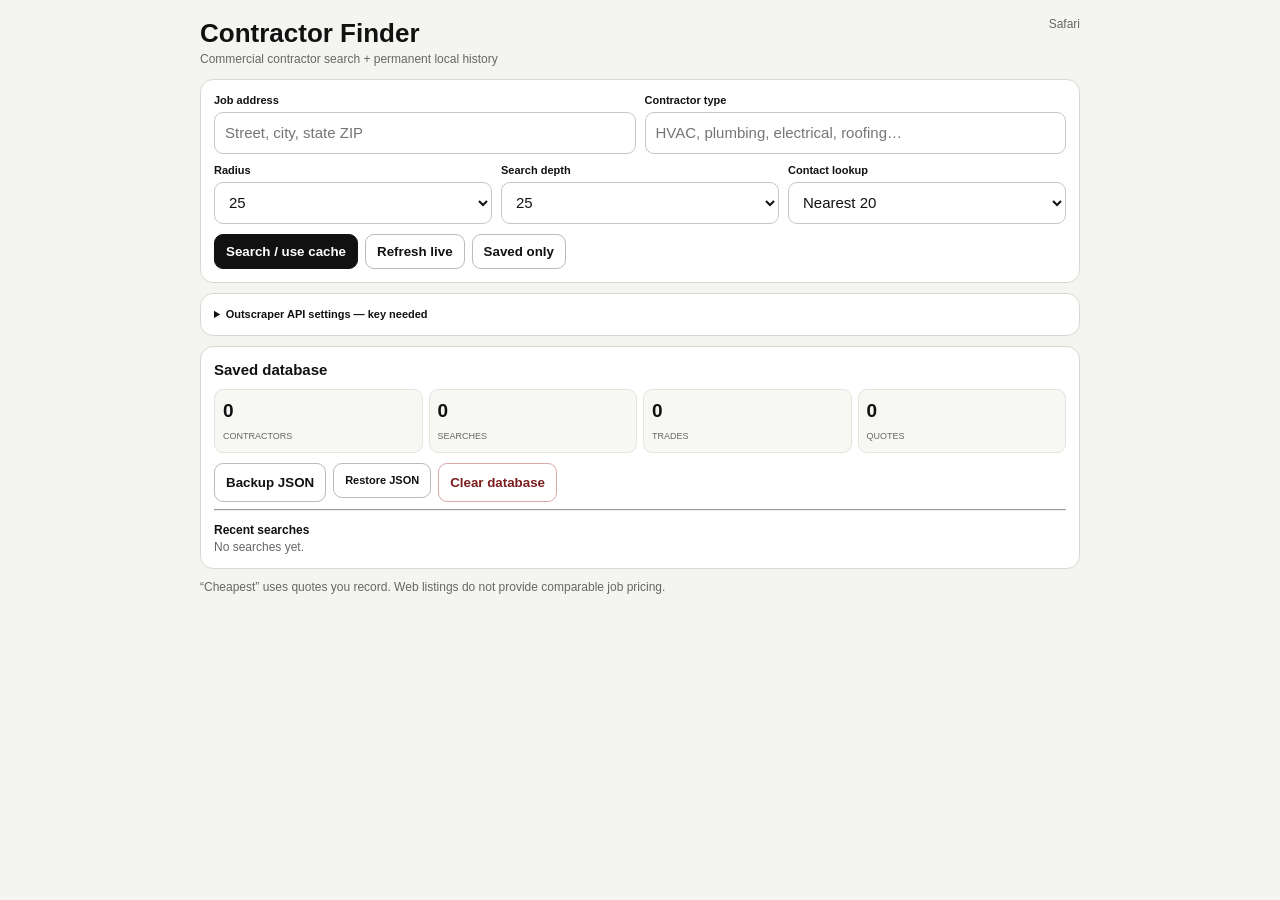
==== contractors/index.html @ bc29d892 "Add Contractor Finder web app" ====
<!doctype html><html><head><meta charset="utf-8"><meta name="viewport" content="width=device-width,initial-scale=1,viewport-fit=cover"><meta name="theme-color" content="#111"><meta name="apple-mobile-web-app-capable" content="yes"><meta name="apple-mobile-web-app-title" content="Contractors"><link rel="manifest" href="./manifest.webmanifest"><title>Contractor Finder</title><style>*{box-sizing:border-box}body{margin:0;background:#f4f4f1;color:#111;font:15px/1.35 -apple-system,BlinkMacSystemFont,"Segoe UI",sans-serif}.w{max-width:900px;margin:auto;padding:16px 10px 60px}.top{display:flex;justify-content:space-between;gap:10px;align-items:flex-start;margin-bottom:12px}h1{margin:0;font-size:26px}.sub,.muted{font-size:12px;color:#666}.card,.row{background:#fff;border:1px solid #d8d8d2;border-radius:13px;padding:13px;margin-bottom:10px}.g2,.g3,.contacts,.edit{display:grid;gap:9px}.g2,.contacts,.edit{grid-template-columns:1fr 1fr}.g3{grid-template-columns:repeat(3,1fr)}label{display:block;font-size:11px;font-weight:700;margin:0 0 4px}input,select,textarea{width:100%;min-height:42px;border:1px solid #c7c7c1;border-radius:9px;padding:9px 10px;background:#fff;color:#111;font:inherit}textarea{min-height:70px}.actions,.tags,.quick,.toolbar{display:flex;gap:7px;flex-wrap:wrap}.actions{margin-top:10px}.btn,.mini{border:1px solid #111;background:#111;color:#fff;border-radius:9px;padding:9px 11px;font-weight:700}.alt,.mini{background:#fff;color:#111;border-color:#bbb}.danger{background:#fff;color:#7c1d1d;border-color:#d7aaaa}.status{margin-top:9px;padding:9px 10px;border-radius:9px;background:#efefeb;font-size:12px;white-space:pre-wrap}.good{background:#eef8f0!important;color:#19552f}.warn{background:#fff5df!important;color:#704900}.bad{background:#fbeeee!important;color:#771b1b}.hidden{display:none}.toolbar{justify-content:space-between;align-items:center;margin:10px 1px 7px}.head{display:flex;gap:8px;align-items:flex-start}.rank{width:27px;height:27px;border:1px solid #bbb;border-radius:50%;display:flex;align-items:center;justify-content:center;font-size:11px;font-weight:800}.main{flex:1}.name{font-weight:800;font-size:16px}.addr,.contact{font-size:11px;color:#666}.dist{font-size:12px;font-weight:800}.tags{margin:8px 0}.tag{font-size:10px;padding:3px 6px;border:1px solid #ddd;border-radius:99px;background:#f7f7f4}.contact b{display:block;font-size:9px;text-transform:uppercase;color:#555}.quick{margin-top:8px}.quick a{text-decoration:none;border:1px solid #bbb;border-radius:8px;padding:7px 9px;font-size:11px;font-weight:700;color:#111}.edit{margin-top:9px}.edit .full{grid-column:1/-1}.stats{display:grid;grid-template-columns:repeat(4,1fr);gap:6px;margin:9px 0}.stat{background:#f7f7f4;border:1px solid #e4e4df;border-radius:9px;padding:8px}.stat b{display:block;font-size:19px}.stat span{font-size:9px;color:#666;text-transform:uppercase}.hist{padding:7px 0;border-bottom:1px solid #eee;font-size:11px}details summary{font-size:11px;font-weight:700}@media(max-width:650px){.g2,.g3,.contacts,.edit{grid-template-columns:1fr}.edit .full{grid-column:auto}.stats{grid-template-columns:1fr 1fr}}</style></head><body><div class="w"><div class="top"><div><h1>Contractor Finder</h1><div class="sub">Commercial contractor search + permanent local history</div></div><div class="muted" id="mode">Safari</div></div><section class="card"><div class="g2"><div><label>Job address</label><input id="address" placeholder="Street, city, state ZIP"></div><div><label>Contractor type</label><input id="type" list="types" placeholder="HVAC, plumbing, electrical, roofing…"><datalist id="types"></datalist></div></div><div class="g3" style="margin-top:9px"><div><label>Radius</label><select id="radius"><option>10</option><option selected>25</option><option>50</option><option>100</option></select></div><div><label>Search depth</label><select id="depth"><option>10</option><option selected>25</option><option>50</option><option>100</option></select></div><div><label>Contact lookup</label><select id="enrich"><option value="0">Off</option><option value="10">Nearest 10</option><option value="20" selected>Nearest 20</option><option value="40">Nearest 40</option></select></div></div><div class="actions"><button class="btn" id="search">Search / use cache</button><button class="btn alt" id="refresh" disabled>Refresh live</button><button class="btn alt" id="saved">Saved only</button></div><div id="status" class="status hidden"></div></section><details class="card" id="settings"><summary>Outscraper API settings — <span id="apiState">key needed</span></summary><div class="g2" style="margin-top:9px"><div><label>API key</label><input id="key" type="password" autocomplete="off" autocapitalize="off" spellcheck="false" placeholder="Paste your Outscraper key"></div><div><label>&nbsp;</label><div class="actions" style="margin-top:0"><button class="btn alt" id="saveKey">Save key</button><button class="btn alt" id="testKey">Test</button><button class="btn alt" id="removeKey">Remove</button></div></div></div><div class="muted" style="margin-top:7px">Stored only in this app on this device. It is not in the public GitHub source or backups.</div></details><section id="resultSection" class="hidden"><div class="toolbar"><div><b>Results</b> <span id="count" class="muted"></span></div><div><select id="sort"><option value="distance">Closest first</option><option value="quote">Cheapest known quote</option><option value="rating">Rating</option></select> <button class="mini" id="csv">CSV</button></div></div><div id="results"></div></section><section class="card"><b>Saved database</b><div class="stats"><div class="stat"><b id="sc">0</b><span>Contractors</span></div><div class="stat"><b id="ss">0</b><span>Searches</span></div><div class="stat"><b id="st">0</b><span>Trades</span></div><div class="stat"><b id="sq">0</b><span>Quotes</span></div></div><div class="actions"><button class="btn alt" id="backup">Backup JSON</button><label class="btn alt">Restore JSON<input id="restore" type="file" accept=".json" hidden></label><button class="btn danger" id="clear">Clear database</button></div><hr><b style="font-size:12px">Recent searches</b><div id="history"></div></section><div class="muted">“Cheapest” uses quotes you record. Web listings do not provide comparable job pricing.</div></div><script>(()=>{'use strict';const API='https://api.outscraper.cloud',DB='contractor-finder-edwin',VER=1,$=x=>document.getElementById(x),N=x=>String(x||'').trim().toLowerCase().replace(/\s+/g,' '),E=x=>String(x??'').replace(/[&<>"']/g,c=>({'&':'&amp;','<':'&lt;','>':'&gt;','"':'&quot;',"'":'&#39;'}[c])),NOW=()=>new Date().toISOString(),S=n=>new Promise(r=>setTimeout(r,n));let db,cur=null,origin=null,res=[],busy=false;function msg(t,k=''){let e=$('status');if(!t){e.className='status hidden';return}e.className='status '+k;e.textContent=t}function setBusy(v){busy=v;$('search').disabled=v;$('saved').disabled=v;$('testKey').disabled=v;$('refresh').disabled=v||!cur}function O(){return new Promise((ok,no)=>{let r=indexedDB.open(DB,VER);r.onupgradeneeded=()=>{let d=r.result;[['contractors','id'],['searches','key'],['settings','key']].forEach(([n,k])=>{if(!d.objectStoreNames.contains(n))d.createObjectStore(n,{keyPath:k})})};r.onsuccess=()=>ok(r.result);r.onerror=()=>no(r.error)})}function st(n,m='readonly'){return db.transaction(n,m).objectStore(n)}function get(n,k){return new Promise((o,e)=>{let r=st(n).get(k);r.onsuccess=()=>o(r.result);r.onerror=()=>e(r.error)})}function put(n,v){return new Promise((o,e)=>{let r=st(n,'readwrite').put(v);r.onsuccess=()=>o(v);r.onerror=()=>e(r.error)})}function all(n){return new Promise((o,e)=>{let r=st(n).getAll();r.onsuccess=()=>o(r.result||[]);r.onerror=()=>e(r.error)})}function clr(n){return new Promise((o,e)=>{let r=st(n,'readwrite').clear();r.onsuccess=o;r.onerror=()=>e(r.error)})}async function gs(k,d=''){let r=await get('settings',k);return r?r.value:d}async function ss(k,v){return put('settings',{key:k,value:v,updatedAt:NOW()})}function mi(a,b){if(!a||!b||![a.lat,a.lon,b.lat,b.lon].every(x=>Number.isFinite(+x)))return null;let R=3958.7613,rad=x=>x*Math.PI/180,x=rad(+b.lat-+a.lat),y=rad(+b.lon-+a.lon),q=Math.sin(x/2)**2+Math.cos(rad(+a.lat))*Math.cos(rad(+b.lat))*Math.sin(y/2)**2;return 2*R*Math.asin(Math.min(1,Math.sqrt(q)))}function flat(d){let x=d?.data??d;if(!Array.isArray(x))return[];while(x.length===1&&Array.isArray(x[0]))x=x[0];return x.flat(Infinity).filter(v=>v&&typeof v==='object'&&!Array.isArray(v))}function rid(r){return r.os_id||r.place_id||r.google_id||r.cid||'n:'+N(r.name)+'|a:'+N(r.full_address||r.address)}function dom(u){if(!u)return'';try{return new URL(/^https?:/i.test(u)?u:'https://'+u).hostname.replace(/^www\./,'')}catch{return''}}function money(v){v=+v;return Number.isFinite(v)?v.toLocaleString(undefined,{style:'currency',currency:'USD',maximumFractionDigits:0}):''}async function api(path,p={}){let key=await gs('apiKey','');if(!key)throw Error('Save your Outscraper API key first.');let u=new URL(API+path);for(let[k,v]of Object.entries(p)){if(v===''||v==null)continue;Array.isArray(v)?v.forEach(x=>u.searchParams.append(k,x)):u.searchParams.set(k,v)}u.searchParams.set('apiKey',key);let r;try{r=await fetch(u,{mode:'cors',credentials:'omit',cache:'no-store',referrerPolicy:'no-referrer'})}catch(e){throw Error('Safari could not reach Outscraper. Reload https://www.edwinvfranco.com/contractors/ and try again.')}let t=await r.text(),d;try{d=JSON.parse(t)}catch{d={}}if(!r.ok)throw Error(d.errorMessage||d.message||'Outscraper HTTP '+r.status);return d}async function resolved(d,label){if(N(d?.status)==='success'||!d?.id)return d;if(N(d?.status)==='failure')throw Error(label+' failed.');for(let i=1;i<=50;i++){msg(label+' running… '+i+'/50');await S(i<4?2000:3000);let x=await api('/requests/'+encodeURIComponent(d.id),{flat:'true'});if(N(x?.status)==='success')return x;if(N(x?.status)==='failure')throw Error(label+' failed.')}throw Error(label+' is still pending. Try again shortly.')}async function geo(a){let x=flat(await api('/geocoding',{query:a}))[0];if(!x||!Number.isFinite(+x.latitude))throw Error('Address could not be located.');return{lat:+x.latitude,lon:+x.longitude,label:[x.city,x.state,x.postal_code].filter(Boolean).join(', ')}}async function merge(r,type){let o=await get('contractors',r.id),types=[...(o?.types||[])];if(type&&!types.some(x=>N(x)===N(type)))types.push(type);let m={...(o||{}),...r,types,firstSeen:o?.firstSeen||NOW(),lastSeen:NOW(),email:r.email||o?.email||'',contactName:r.contactName||o?.contactName||'',contactTitle:r.contactTitle||o?.contactTitle||'',quotes:o?.quotes||[],notes:o?.notes||''};await put('contractors',m);return m}async function live(a,type,radius,depth){origin=await geo(a);let loc=origin.label||a,qs=[`commercial ${type} contractor, ${loc}`,`${type} commercial service, ${loc}`,`${type} contractor, ${loc}`,`affordable ${type} contractor, ${loc}`];let d=await api('/google-maps-search',{query:qs,limit:depth,dropDuplicates:'true',totalLimit:Math.min(500,depth*4),coordinates:`${origin.lat},${origin.lon}`,language:'en',region:'US',async:'true'});d=await resolved(d,'Contractor search');let seen=new Set,out=[];for(let r of flat(d)){let id=rid(r);if(!id||seen.has(id))continue;seen.add(id);let lat=Number.isFinite(+r.latitude)?+r.latitude:null,lon=Number.isFinite(+r.longitude)?+r.longitude:null,di=mi(origin,{lat,lon});if(di!=null&&di>radius)continue;out.push({id,name:r.name||'Unnamed contractor',full_address:r.full_address||r.address||'',lat,lon,distance:di,phone:r.phone||'',site:r.site||r.website||'',email:r.email||'',contactName:'',contactTitle:'',rating:Number.isFinite(+r.rating)?+r.rating:null,reviews:Number.isFinite(+r.reviews)?+r.reviews:null,category:r.category||r.type||'',sourceUrl:r.location_link||r.google_maps_url||''})}out.sort((a,b)=>(a.distance??1e9)-(b.distance??1e9));return out}function contact(o){let q=[o],seen=new Set(),email='',name='',title='';while(q.length){let x=q.pop();if(!x||typeof x!=='object'||seen.has(x))continue;seen.add(x);if(!email){let e=x.email||x.emails;if(Array.isArray(e))e=e.find(v=>typeof v==='string')||e[0]?.value;if(typeof e==='string'&&e.includes('@'))email=e}if(!name&&(x.full_name||x.contact_name)){name=x.full_name||x.contact_name;title=x.title||x.job_title||x.position||''}Object.values(x).forEach(v=>{if(v&&typeof v==='object')q.push(v)})}return{email,name,title}}async function enrich(n,type){let list=res.filter(r=>r.site).slice(0,n),ds=[...new Set(list.map(r=>dom(r.site)).filter(Boolean))];if(!ds.length)return 0;let d=await api('/contacts-and-leads',{query:ds,contactsPerCompany:3,emailsPerContact:1,skipContacts:0,async:'true'});d=await resolved(d,'Contact lookup');let map=new Map;for(let x of flat(d)){let dm=dom(x.domain||x.query||'');if(dm)map.set(dm,x)}let c=0;for(let r of list){let x=map.get(dom(r.site));if(!x)continue;let f=contact(x),u={...r,email:f.email||r.email,contactName:f.name||r.contactName,contactTitle:f.title||r.contactTitle};await merge(u,type);let i=res.findIndex(z=>z.id===u.id);if(i>=0)res[i]={...res[i],...u};c++}return c}async function remember(t){let a=await gs('types',[]);if(!a.some(x=>N(x)===N(t))){a.unshift(t);await ss('types',a.slice(0,100))}await drawTypes()}async function run(force=false){if(busy)return;let a=$('address').value.trim(),t=$('type').value.trim(),radius=+$('radius').value,depth=+$('depth').value,en=+$('enrich').value;if(!a||!t)return msg('Enter address and contractor type.','warn');if(!(await gs('apiKey',''))){$('settings').open=true;return msg('Save your Outscraper API key first.','warn')}setBusy(true);try{await remember(t);let key=N(a)+'||'+N(t)+'||'+radius,cached=await get('searches',key);if(cached&&!force){await load(cached);msg('Loaded cached results. Tap Refresh live to query Outscraper again.','good');return}msg('Searching contractors…');let found=await live(a,t,radius,depth);res=[];for(let r of found)res.push(await merge(r,t));cur={key,address:a,type:t,radius,origin,resultIds:res.map(r=>r.id),updatedAt:NOW(),resultCount:res.length};await put('searches',cur);draw();await stats();msg(`Found and cached ${res.length} contractors within ${radius} miles.`,'good');if(en&&res.length){msg(`Checking nearest ${Math.min(en,res.length)} websites for email/contact names…`);try{let c=await enrich(en,t);draw();msg(`Complete. ${res.length} contractors cached; ${c} records enriched.`,'good')}catch(e){msg('Contractors saved. Contact lookup: '+e.message,'warn')}}}catch(e){msg(e.message||String(e),'bad')}finally{setBusy(false)}}async function load(s){cur=s;origin=s.origin;$('address').value=s.address;$('type').value=s.type;$('radius').value=s.radius;res=[];for(let id of s.resultIds||[]){let r=await get('contractors',id);if(r)res.push({...r,distance:mi(origin,{lat:r.lat,lon:r.lon})})}draw();setBusy(false)}async function saved(){let t=$('type').value.trim(),a=$('address').value.trim(),radius=+$('radius').value;if(!t)return msg('Enter contractor type.','warn');let searches=await all('searches'),o=searches.find(s=>N(s.address)===N(a))?.origin||null,x=await all('contractors');origin=o;cur=null;res=x.filter(r=>(r.types||[]).some(v=>N(v).includes(N(t))||N(t).includes(N(v)))).map(r=>({...r,distance:o?mi(o,{lat:r.lat,lon:r.lon}):null})).filter(r=>!o||r.distance==null||r.distance<=radius);draw();msg(`Showing ${res.length} saved records.`,'good')}function cheap(r){let a=(r.quotes||[]).map(q=>+q.amount).filter(Number.isFinite);return a.length?Math.min(...a):Infinity}function sorted(){let a=[...res],m=$('sort').value;if(m==='quote')a.sort((x,y)=>cheap(x)-cheap(y)||(x.distance??1e9)-(y.distance??1e9));else if(m==='rating')a.sort((x,y)=>(y.rating??-1)-(x.rating??-1));else a.sort((x,y)=>(x.distance??1e9)-(y.distance??1e9));return a}function draw(){let a=sorted();$('resultSection').classList.remove('hidden');$('count').textContent=a.length+' saved';$('results').innerHTML=a.map((r,i)=>{let d=Number.isFinite(r.distance)?r.distance.toFixed(r.distance<10?1:0)+' mi':'?',web=r.site?(/^https?:/.test(r.site)?r.site:'https://'+r.site):'',q=cheap(r),qs=Number.isFinite(q)?money(q):'No quote';return `<article class="row" data-id="${E(r.id)}"><div class="head"><div class="rank">${i+1}</div><div class="main"><div class="name">${E(r.name)}</div><div class="addr">${E(r.full_address||'Address not returned')}</div></div><div class="dist">${d}</div></div><div class="tags"><span class="tag">${E(r.category||'Contractor')}</span><span class="tag">${r.rating??'No rating'}${r.reviews?' / '+r.reviews+' reviews':''}</span><span class="tag">${qs}</span></div><div class="contacts"><div class="contact"><b>Phone</b>${r.phone?`<a href="tel:${E(r.phone.replace(/[^\d+]/g,''))}">${E(r.phone)}</a>`:'Not returned'}</div><div class="contact"><b>Email</b>${r.email?`<a href="mailto:${E(r.email)}">${E(r.email)}</a>`:'Not found yet'}</div><div class="contact"><b>Website</b>${web?`<a href="${E(web)}" target="_blank">${E(dom(web))}</a>`:'Not returned'}</div><div class="contact"><b>Contact / tech</b>${E([r.contactName,r.contactTitle].filter(Boolean).join(' — ')||'Not found yet')}</div></div><div class="quick">${r.phone?`<a href="tel:${E(r.phone.replace(/[^\d+]/g,''))}">Call</a>`:''}${r.email?`<a href="mailto:${E(r.email)}">Email</a>`:''}${web?`<a href="${E(web)}" target="_blank">Website</a>`:''}${r.sourceUrl?`<a href="${E(r.sourceUrl)}" target="_blank">Map</a>`:''}</div><details><summary>Edit / record quote</summary><div class="edit"><div><label>Phone</label><input data-f="phone" value="${E(r.phone||'')}"></div><div><label>Email</label><input data-f="email" value="${E(r.email||'')}"></div><div><label>Contact / tech</label><input data-f="contactName" value="${E(r.contactName||'')}"></div><div><label>Title</label><input data-f="contactTitle" value="${E(r.contactTitle||'')}"></div><div class="full"><label>Notes</label><textarea data-f="notes">${E(r.notes||'')}</textarea></div><div><label>New quote ($)</label><input data-new="amount" inputmode="decimal"></div><div><label>Quote date</label><input data-new="date" type="date" value="${new Date().toISOString().slice(0,10)}"></div><div class="full"><label>Quote scope</label><input data-new="note"></div><div class="full"><button class="mini save" data-id="${E(r.id)}">Save</button></div></div></details></article>`}).join('');document.querySelectorAll('.save').forEach(b=>b.onclick=async()=>{let art=b.closest('.row'),r=await get('contractors',b.dataset.id);art.querySelectorAll('[data-f]').forEach(x=>r[x.dataset.f]=x.value);let v=art.querySelector('[data-new=amount]').value.trim();if(v){let n=+v;if(!Number.isFinite(n))return msg('Invalid quote.','warn');r.quotes=r.quotes||[];r.quotes.push({amount:n,date:art.querySelector('[data-new=date]').value,note:art.querySelector('[data-new=note]').value.trim(),savedAt:NOW()})}await put('contractors',r);let i=res.findIndex(x=>x.id===r.id);if(i>=0)res[i]={...r,distance:res[i].distance};draw();stats();msg('Saved.','good')})}async function drawTypes(){$('types').innerHTML=(await gs('types',[])).map(x=>`<option value="${E(x)}">`).join('')}async function stats(){let c=await all('contractors'),s=await all('searches'),t=await gs('types',[]);$('sc').textContent=c.length;$('ss').textContent=s.length;$('st').textContent=t.length;$('sq').textContent=c.reduce((n,r)=>n+(r.quotes?.length||0),0);$('history').innerHTML=[...s].sort((a,b)=>String(b.updatedAt).localeCompare(String(a.updatedAt))).slice(0,10).map(x=>`<div class="hist"><button class="mini openHist" data-k="${E(x.key)}" style="float:right">Open</button><b>${E(x.type)}</b><br>${E(x.address)} · ${x.resultCount} results</div>`).join('')||'<div class="muted">No searches yet.</div>';document.querySelectorAll('.openHist').forEach(b=>b.onclick=async()=>{let s=await get('searches',b.dataset.k);if(s)load(s)})}function dl(t,n,y){let u=URL.createObjectURL(new Blob([t],{type:y})),a=document.createElement('a');a.href=u;a.download=n;a.click();setTimeout(()=>URL.revokeObjectURL(u),1000)}async function init(){db=await O();$('mode').textContent=navigator.standalone||matchMedia('(display-mode:standalone)').matches?'Installed':'Safari';await drawTypes();await stats();$('apiState').textContent=await gs('apiKey','')?'key saved':'key needed';$('search').onclick=()=>run(false);$('refresh').onclick=()=>run(true);$('saved').onclick=saved;$('sort').onchange=draw;$('saveKey').onclick=async()=>{let k=$('key').value.trim();if(!k)return msg('Paste the API key first.','warn');await ss('apiKey',k);$('key').value='';$('apiState').textContent='key saved';msg('API key saved on this device.','good')};$('testKey').onclick=async()=>{let k=$('key').value.trim();if(k)await ss('apiKey',k);setBusy(true);try{let d=await api('/profile/balance');$('key').value='';$('apiState').textContent='API ready';msg('Outscraper connection works.'+(Number.isFinite(+d.balance)?' Balance: $'+(+d.balance).toFixed(2):''),'good')}catch(e){msg(e.message,'bad')}finally{setBusy(false)}};$('removeKey').onclick=async()=>{await ss('apiKey','');$('apiState').textContent='key needed';msg('API key removed.','good')};$('backup').onclick=async()=>dl(JSON.stringify({format:'contractor-finder-backup',contractors:await all('contractors'),searches:await all('searches'),types:await gs('types',[])},null,2),'contractors-backup.json','application/json');$('restore').onchange=async e=>{try{let p=JSON.parse(await e.target.files[0].text());if(p.format!=='contractor-finder-backup')throw Error('Wrong backup file.');for(let x of p.contractors||[])await put('contractors',x);for(let x of p.searches||[])await put('searches',x);await ss('types',[...new Set([...(await gs('types',[])),...(p.types||[])])]);await drawTypes();await stats();msg('Backup restored.','good')}catch(x){msg(x.message,'bad')}e.target.value=''};$('clear').onclick=async()=>{if(confirm('Clear saved contractors, searches and quotes?')){await clr('contractors');await clr('searches');await ss('types',[]);res=[];cur=null;$('resultSection').classList.add('hidden');await drawTypes();await stats();msg('Database cleared.','good')}};$('csv').onclick=()=>{let h=['company','distance_miles','phone','email','website','contact','title','cheapest_known_quote','address'],rows=sorted().map(r=>[r.name,r.distance??'',r.phone,r.email,r.site,r.contactName,r.contactTitle,Number.isFinite(cheap(r))?cheap(r):'',r.full_address]),csv=[h,...rows].map(a=>a.map(v=>`"${String(v??'').replace(/"/g,'""')}"`).join(',')).join('\r\n');dl(csv,'contractors.csv','text/csv')};if('serviceWorker'in navigator)navigator.serviceWorker.register('./sw.js').catch(()=>{})}init().catch(e=>msg('App startup failed: '+e.message,'bad'))})();</script></body></html>
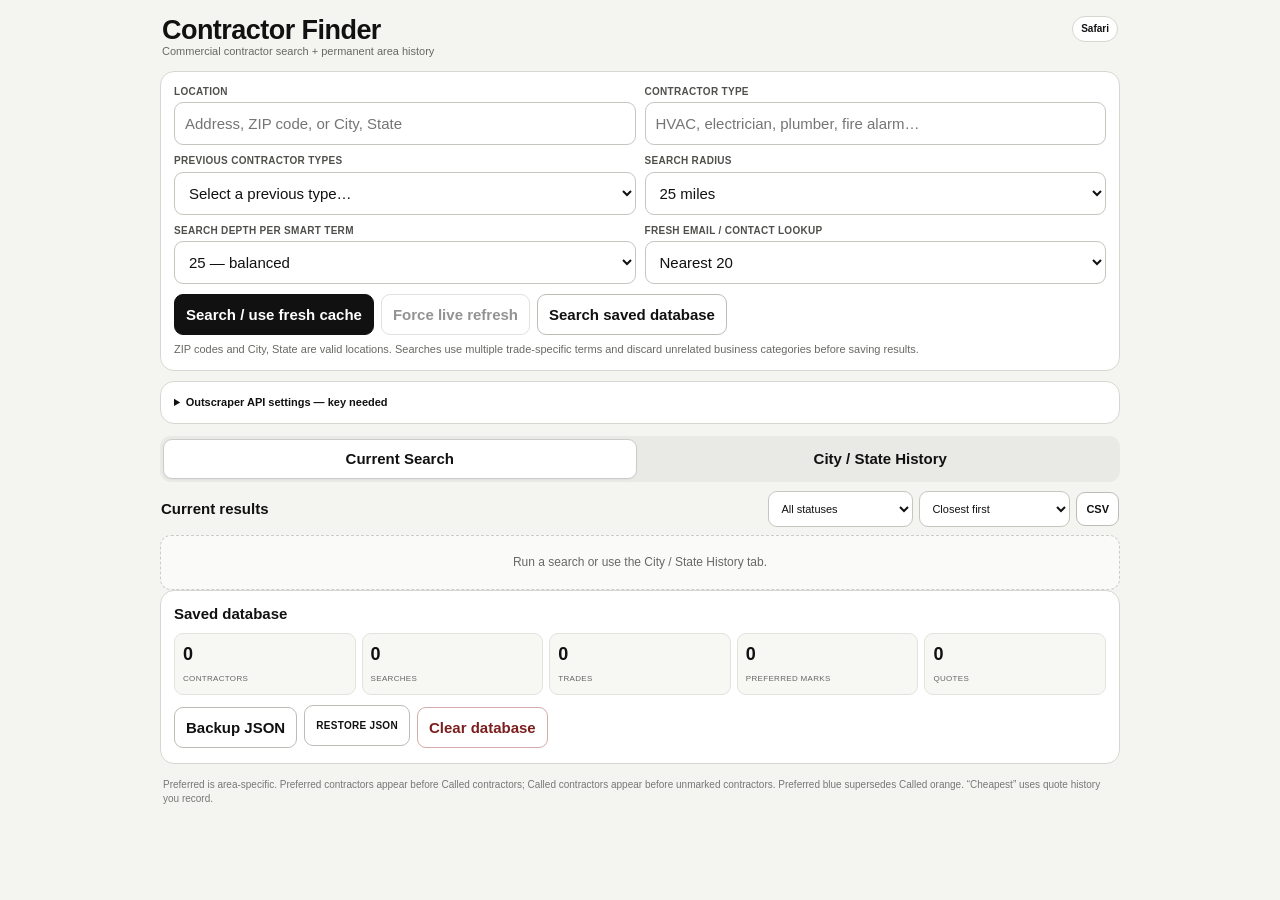
==== commit b3216c21: "Upgrade Contractor Finder with area preferences, history tabs, smart search and freshness" ====
--- a/contractors/index.html
+++ b/contractors/index.html
@@ -1 +1,84 @@
-<!doctype html><html><head><meta charset="utf-8"><meta name="viewport" content="width=device-width,initial-scale=1,viewport-fit=cover"><meta name="theme-color" content="#111"><meta name="apple-mobile-web-app-capable" content="yes"><meta name="apple-mobile-web-app-title" content="Contractors"><link rel="manifest" href="./manifest.webmanifest"><title>Contractor Finder</title><style>*{box-sizing:border-box}body{margin:0;background:#f4f4f1;color:#111;font:15px/1.35 -apple-system,BlinkMacSystemFont,"Segoe UI",sans-serif}.w{max-width:900px;margin:auto;padding:16px 10px 60px}.top{display:flex;justify-content:space-between;gap:10px;align-items:flex-start;margin-bottom:12px}h1{margin:0;font-size:26px}.sub,.muted{font-size:12px;color:#666}.card,.row{background:#fff;border:1px solid #d8d8d2;border-radius:13px;padding:13px;margin-bottom:10px}.g2,.g3,.contacts,.edit{display:grid;gap:9px}.g2,.contacts,.edit{grid-template-columns:1fr 1fr}.g3{grid-template-columns:repeat(3,1fr)}label{display:block;font-size:11px;font-weight:700;margin:0 0 4px}input,select,textarea{width:100%;min-height:42px;border:1px solid #c7c7c1;border-radius:9px;padding:9px 10px;background:#fff;color:#111;font:inherit}textarea{min-height:70px}.actions,.tags,.quick,.toolbar{display:flex;gap:7px;flex-wrap:wrap}.actions{margin-top:10px}.btn,.mini{border:1px solid #111;background:#111;color:#fff;border-radius:9px;padding:9px 11px;font-weight:700}.alt,.mini{background:#fff;color:#111;border-color:#bbb}.danger{background:#fff;color:#7c1d1d;border-color:#d7aaaa}.status{margin-top:9px;padding:9px 10px;border-radius:9px;background:#efefeb;font-size:12px;white-space:pre-wrap}.good{background:#eef8f0!important;color:#19552f}.warn{background:#fff5df!important;color:#704900}.bad{background:#fbeeee!important;color:#771b1b}.hidden{display:none}.toolbar{justify-content:space-between;align-items:center;margin:10px 1px 7px}.head{display:flex;gap:8px;align-items:flex-start}.rank{width:27px;height:27px;border:1px solid #bbb;border-radius:50%;display:flex;align-items:center;justify-content:center;font-size:11px;font-weight:800}.main{flex:1}.name{font-weight:800;font-size:16px}.addr,.contact{font-size:11px;color:#666}.dist{font-size:12px;font-weight:800}.tags{margin:8px 0}.tag{font-size:10px;padding:3px 6px;border:1px solid #ddd;border-radius:99px;background:#f7f7f4}.contact b{display:block;font-size:9px;text-transform:uppercase;color:#555}.quick{margin-top:8px}.quick a{text-decoration:none;border:1px solid #bbb;border-radius:8px;padding:7px 9px;font-size:11px;font-weight:700;color:#111}.edit{margin-top:9px}.edit .full{grid-column:1/-1}.stats{display:grid;grid-template-columns:repeat(4,1fr);gap:6px;margin:9px 0}.stat{background:#f7f7f4;border:1px solid #e4e4df;border-radius:9px;padding:8px}.stat b{display:block;font-size:19px}.stat span{font-size:9px;color:#666;text-transform:uppercase}.hist{padding:7px 0;border-bottom:1px solid #eee;font-size:11px}details summary{font-size:11px;font-weight:700}@media(max-width:650px){.g2,.g3,.contacts,.edit{grid-template-columns:1fr}.edit .full{grid-column:auto}.stats{grid-template-columns:1fr 1fr}}</style></head><body><div class="w"><div class="top"><div><h1>Contractor Finder</h1><div class="sub">Commercial contractor search + permanent local history</div></div><div class="muted" id="mode">Safari</div></div><section class="card"><div class="g2"><div><label>Job address</label><input id="address" placeholder="Street, city, state ZIP"></div><div><label>Contractor type</label><input id="type" list="types" placeholder="HVAC, plumbing, electrical, roofing…"><datalist id="types"></datalist></div></div><div class="g3" style="margin-top:9px"><div><label>Radius</label><select id="radius"><option>10</option><option selected>25</option><option>50</option><option>100</option></select></div><div><label>Search depth</label><select id="depth"><option>10</option><option selected>25</option><option>50</option><option>100</option></select></div><div><label>Contact lookup</label><select id="enrich"><option value="0">Off</option><option value="10">Nearest 10</option><option value="20" selected>Nearest 20</option><option value="40">Nearest 40</option></select></div></div><div class="actions"><button class="btn" id="search">Search / use cache</button><button class="btn alt" id="refresh" disabled>Refresh live</button><button class="btn alt" id="saved">Saved only</button></div><div id="status" class="status hidden"></div></section><details class="card" id="settings"><summary>Outscraper API settings — <span id="apiState">key needed</span></summary><div class="g2" style="margin-top:9px"><div><label>API key</label><input id="key" type="password" autocomplete="off" autocapitalize="off" spellcheck="false" placeholder="Paste your Outscraper key"></div><div><label>&nbsp;</label><div class="actions" style="margin-top:0"><button class="btn alt" id="saveKey">Save key</button><button class="btn alt" id="testKey">Test</button><button class="btn alt" id="removeKey">Remove</button></div></div></div><div class="muted" style="margin-top:7px">Stored only in this app on this device. It is not in the public GitHub source or backups.</div></details><section id="resultSection" class="hidden"><div class="toolbar"><div><b>Results</b> <span id="count" class="muted"></span></div><div><select id="sort"><option value="distance">Closest first</option><option value="quote">Cheapest known quote</option><option value="rating">Rating</option></select> <button class="mini" id="csv">CSV</button></div></div><div id="results"></div></section><section class="card"><b>Saved database</b><div class="stats"><div class="stat"><b id="sc">0</b><span>Contractors</span></div><div class="stat"><b id="ss">0</b><span>Searches</span></div><div class="stat"><b id="st">0</b><span>Trades</span></div><div class="stat"><b id="sq">0</b><span>Quotes</span></div></div><div class="actions"><button class="btn alt" id="backup">Backup JSON</button><label class="btn alt">Restore JSON<input id="restore" type="file" accept=".json" hidden></label><button class="btn danger" id="clear">Clear database</button></div><hr><b style="font-size:12px">Recent searches</b><div id="history"></div></section><div class="muted">“Cheapest” uses quotes you record. Web listings do not provide comparable job pricing.</div></div><script>(()=>{'use strict';const API='https://api.outscraper.cloud',DB='contractor-finder-edwin',VER=1,$=x=>document.getElementById(x),N=x=>String(x||'').trim().toLowerCase().replace(/\s+/g,' '),E=x=>String(x??'').replace(/[&<>"']/g,c=>({'&':'&amp;','<':'&lt;','>':'&gt;','"':'&quot;',"'":'&#39;'}[c])),NOW=()=>new Date().toISOString(),S=n=>new Promise(r=>setTimeout(r,n));let db,cur=null,origin=null,res=[],busy=false;function msg(t,k=''){let e=$('status');if(!t){e.className='status hidden';return}e.className='status '+k;e.textContent=t}function setBusy(v){busy=v;$('search').disabled=v;$('saved').disabled=v;$('testKey').disabled=v;$('refresh').disabled=v||!cur}function O(){return new Promise((ok,no)=>{let r=indexedDB.open(DB,VER);r.onupgradeneeded=()=>{let d=r.result;[['contractors','id'],['searches','key'],['settings','key']].forEach(([n,k])=>{if(!d.objectStoreNames.contains(n))d.createObjectStore(n,{keyPath:k})})};r.onsuccess=()=>ok(r.result);r.onerror=()=>no(r.error)})}function st(n,m='readonly'){return db.transaction(n,m).objectStore(n)}function get(n,k){return new Promise((o,e)=>{let r=st(n).get(k);r.onsuccess=()=>o(r.result);r.onerror=()=>e(r.error)})}function put(n,v){return new Promise((o,e)=>{let r=st(n,'readwrite').put(v);r.onsuccess=()=>o(v);r.onerror=()=>e(r.error)})}function all(n){return new Promise((o,e)=>{let r=st(n).getAll();r.onsuccess=()=>o(r.result||[]);r.onerror=()=>e(r.error)})}function clr(n){return new Promise((o,e)=>{let r=st(n,'readwrite').clear();r.onsuccess=o;r.onerror=()=>e(r.error)})}async function gs(k,d=''){let r=await get('settings',k);return r?r.value:d}async function ss(k,v){return put('settings',{key:k,value:v,updatedAt:NOW()})}function mi(a,b){if(!a||!b||![a.lat,a.lon,b.lat,b.lon].every(x=>Number.isFinite(+x)))return null;let R=3958.7613,rad=x=>x*Math.PI/180,x=rad(+b.lat-+a.lat),y=rad(+b.lon-+a.lon),q=Math.sin(x/2)**2+Math.cos(rad(+a.lat))*Math.cos(rad(+b.lat))*Math.sin(y/2)**2;return 2*R*Math.asin(Math.min(1,Math.sqrt(q)))}function flat(d){let x=d?.data??d;if(!Array.isArray(x))return[];while(x.length===1&&Array.isArray(x[0]))x=x[0];return x.flat(Infinity).filter(v=>v&&typeof v==='object'&&!Array.isArray(v))}function rid(r){return r.os_id||r.place_id||r.google_id||r.cid||'n:'+N(r.name)+'|a:'+N(r.full_address||r.address)}function dom(u){if(!u)return'';try{return new URL(/^https?:/i.test(u)?u:'https://'+u).hostname.replace(/^www\./,'')}catch{return''}}function money(v){v=+v;return Number.isFinite(v)?v.toLocaleString(undefined,{style:'currency',currency:'USD',maximumFractionDigits:0}):''}async function api(path,p={}){let key=await gs('apiKey','');if(!key)throw Error('Save your Outscraper API key first.');let u=new URL(API+path);for(let[k,v]of Object.entries(p)){if(v===''||v==null)continue;Array.isArray(v)?v.forEach(x=>u.searchParams.append(k,x)):u.searchParams.set(k,v)}u.searchParams.set('apiKey',key);let r;try{r=await fetch(u,{mode:'cors',credentials:'omit',cache:'no-store',referrerPolicy:'no-referrer'})}catch(e){throw Error('Safari could not reach Outscraper. Reload https://www.edwinvfranco.com/contractors/ and try again.')}let t=await r.text(),d;try{d=JSON.parse(t)}catch{d={}}if(!r.ok)throw Error(d.errorMessage||d.message||'Outscraper HTTP '+r.status);return d}async function resolved(d,label){if(N(d?.status)==='success'||!d?.id)return d;if(N(d?.status)==='failure')throw Error(label+' failed.');for(let i=1;i<=50;i++){msg(label+' running… '+i+'/50');await S(i<4?2000:3000);let x=await api('/requests/'+encodeURIComponent(d.id),{flat:'true'});if(N(x?.status)==='success')return x;if(N(x?.status)==='failure')throw Error(label+' failed.')}throw Error(label+' is still pending. Try again shortly.')}async function geo(a){let x=flat(await api('/geocoding',{query:a}))[0];if(!x||!Number.isFinite(+x.latitude))throw Error('Address could not be located.');return{lat:+x.latitude,lon:+x.longitude,label:[x.city,x.state,x.postal_code].filter(Boolean).join(', ')}}async function merge(r,type){let o=await get('contractors',r.id),types=[...(o?.types||[])];if(type&&!types.some(x=>N(x)===N(type)))types.push(type);let m={...(o||{}),...r,types,firstSeen:o?.firstSeen||NOW(),lastSeen:NOW(),email:r.email||o?.email||'',contactName:r.contactName||o?.contactName||'',contactTitle:r.contactTitle||o?.contactTitle||'',quotes:o?.quotes||[],notes:o?.notes||''};await put('contractors',m);return m}async function live(a,type,radius,depth){origin=await geo(a);let loc=origin.label||a,qs=[`commercial ${type} contractor, ${loc}`,`${type} commercial service, ${loc}`,`${type} contractor, ${loc}`,`affordable ${type} contractor, ${loc}`];let d=await api('/google-maps-search',{query:qs,limit:depth,dropDuplicates:'true',totalLimit:Math.min(500,depth*4),coordinates:`${origin.lat},${origin.lon}`,language:'en',region:'US',async:'true'});d=await resolved(d,'Contractor search');let seen=new Set,out=[];for(let r of flat(d)){let id=rid(r);if(!id||seen.has(id))continue;seen.add(id);let lat=Number.isFinite(+r.latitude)?+r.latitude:null,lon=Number.isFinite(+r.longitude)?+r.longitude:null,di=mi(origin,{lat,lon});if(di!=null&&di>radius)continue;out.push({id,name:r.name||'Unnamed contractor',full_address:r.full_address||r.address||'',lat,lon,distance:di,phone:r.phone||'',site:r.site||r.website||'',email:r.email||'',contactName:'',contactTitle:'',rating:Number.isFinite(+r.rating)?+r.rating:null,reviews:Number.isFinite(+r.reviews)?+r.reviews:null,category:r.category||r.type||'',sourceUrl:r.location_link||r.google_maps_url||''})}out.sort((a,b)=>(a.distance??1e9)-(b.distance??1e9));return out}function contact(o){let q=[o],seen=new Set(),email='',name='',title='';while(q.length){let x=q.pop();if(!x||typeof x!=='object'||seen.has(x))continue;seen.add(x);if(!email){let e=x.email||x.emails;if(Array.isArray(e))e=e.find(v=>typeof v==='string')||e[0]?.value;if(typeof e==='string'&&e.includes('@'))email=e}if(!name&&(x.full_name||x.contact_name)){name=x.full_name||x.contact_name;title=x.title||x.job_title||x.position||''}Object.values(x).forEach(v=>{if(v&&typeof v==='object')q.push(v)})}return{email,name,title}}async function enrich(n,type){let list=res.filter(r=>r.site).slice(0,n),ds=[...new Set(list.map(r=>dom(r.site)).filter(Boolean))];if(!ds.length)return 0;let d=await api('/contacts-and-leads',{query:ds,contactsPerCompany:3,emailsPerContact:1,skipContacts:0,async:'true'});d=await resolved(d,'Contact lookup');let map=new Map;for(let x of flat(d)){let dm=dom(x.domain||x.query||'');if(dm)map.set(dm,x)}let c=0;for(let r of list){let x=map.get(dom(r.site));if(!x)continue;let f=contact(x),u={...r,email:f.email||r.email,contactName:f.name||r.contactName,contactTitle:f.title||r.contactTitle};await merge(u,type);let i=res.findIndex(z=>z.id===u.id);if(i>=0)res[i]={...res[i],...u};c++}return c}async function remember(t){let a=await gs('types',[]);if(!a.some(x=>N(x)===N(t))){a.unshift(t);await ss('types',a.slice(0,100))}await drawTypes()}async function run(force=false){if(busy)return;let a=$('address').value.trim(),t=$('type').value.trim(),radius=+$('radius').value,depth=+$('depth').value,en=+$('enrich').value;if(!a||!t)return msg('Enter address and contractor type.','warn');if(!(await gs('apiKey',''))){$('settings').open=true;return msg('Save your Outscraper API key first.','warn')}setBusy(true);try{await remember(t);let key=N(a)+'||'+N(t)+'||'+radius,cached=await get('searches',key);if(cached&&!force){await load(cached);msg('Loaded cached results. Tap Refresh live to query Outscraper again.','good');return}msg('Searching contractors…');let found=await live(a,t,radius,depth);res=[];for(let r of found)res.push(await merge(r,t));cur={key,address:a,type:t,radius,origin,resultIds:res.map(r=>r.id),updatedAt:NOW(),resultCount:res.length};await put('searches',cur);draw();await stats();msg(`Found and cached ${res.length} contractors within ${radius} miles.`,'good');if(en&&res.length){msg(`Checking nearest ${Math.min(en,res.length)} websites for email/contact names…`);try{let c=await enrich(en,t);draw();msg(`Complete. ${res.length} contractors cached; ${c} records enriched.`,'good')}catch(e){msg('Contractors saved. Contact lookup: '+e.message,'warn')}}}catch(e){msg(e.message||String(e),'bad')}finally{setBusy(false)}}async function load(s){cur=s;origin=s.origin;$('address').value=s.address;$('type').value=s.type;$('radius').value=s.radius;res=[];for(let id of s.resultIds||[]){let r=await get('contractors',id);if(r)res.push({...r,distance:mi(origin,{lat:r.lat,lon:r.lon})})}draw();setBusy(false)}async function saved(){let t=$('type').value.trim(),a=$('address').value.trim(),radius=+$('radius').value;if(!t)return msg('Enter contractor type.','warn');let searches=await all('searches'),o=searches.find(s=>N(s.address)===N(a))?.origin||null,x=await all('contractors');origin=o;cur=null;res=x.filter(r=>(r.types||[]).some(v=>N(v).includes(N(t))||N(t).includes(N(v)))).map(r=>({...r,distance:o?mi(o,{lat:r.lat,lon:r.lon}):null})).filter(r=>!o||r.distance==null||r.distance<=radius);draw();msg(`Showing ${res.length} saved records.`,'good')}function cheap(r){let a=(r.quotes||[]).map(q=>+q.amount).filter(Number.isFinite);return a.length?Math.min(...a):Infinity}function sorted(){let a=[...res],m=$('sort').value;if(m==='quote')a.sort((x,y)=>cheap(x)-cheap(y)||(x.distance??1e9)-(y.distance??1e9));else if(m==='rating')a.sort((x,y)=>(y.rating??-1)-(x.rating??-1));else a.sort((x,y)=>(x.distance??1e9)-(y.distance??1e9));return a}function draw(){let a=sorted();$('resultSection').classList.remove('hidden');$('count').textContent=a.length+' saved';$('results').innerHTML=a.map((r,i)=>{let d=Number.isFinite(r.distance)?r.distance.toFixed(r.distance<10?1:0)+' mi':'?',web=r.site?(/^https?:/.test(r.site)?r.site:'https://'+r.site):'',q=cheap(r),qs=Number.isFinite(q)?money(q):'No quote';return `<article class="row" data-id="${E(r.id)}"><div class="head"><div class="rank">${i+1}</div><div class="main"><div class="name">${E(r.name)}</div><div class="addr">${E(r.full_address||'Address not returned')}</div></div><div class="dist">${d}</div></div><div class="tags"><span class="tag">${E(r.category||'Contractor')}</span><span class="tag">${r.rating??'No rating'}${r.reviews?' / '+r.reviews+' reviews':''}</span><span class="tag">${qs}</span></div><div class="contacts"><div class="contact"><b>Phone</b>${r.phone?`<a href="tel:${E(r.phone.replace(/[^\d+]/g,''))}">${E(r.phone)}</a>`:'Not returned'}</div><div class="contact"><b>Email</b>${r.email?`<a href="mailto:${E(r.email)}">${E(r.email)}</a>`:'Not found yet'}</div><div class="contact"><b>Website</b>${web?`<a href="${E(web)}" target="_blank">${E(dom(web))}</a>`:'Not returned'}</div><div class="contact"><b>Contact / tech</b>${E([r.contactName,r.contactTitle].filter(Boolean).join(' — ')||'Not found yet')}</div></div><div class="quick">${r.phone?`<a href="tel:${E(r.phone.replace(/[^\d+]/g,''))}">Call</a>`:''}${r.email?`<a href="mailto:${E(r.email)}">Email</a>`:''}${web?`<a href="${E(web)}" target="_blank">Website</a>`:''}${r.sourceUrl?`<a href="${E(r.sourceUrl)}" target="_blank">Map</a>`:''}</div><details><summary>Edit / record quote</summary><div class="edit"><div><label>Phone</label><input data-f="phone" value="${E(r.phone||'')}"></div><div><label>Email</label><input data-f="email" value="${E(r.email||'')}"></div><div><label>Contact / tech</label><input data-f="contactName" value="${E(r.contactName||'')}"></div><div><label>Title</label><input data-f="contactTitle" value="${E(r.contactTitle||'')}"></div><div class="full"><label>Notes</label><textarea data-f="notes">${E(r.notes||'')}</textarea></div><div><label>New quote ($)</label><input data-new="amount" inputmode="decimal"></div><div><label>Quote date</label><input data-new="date" type="date" value="${new Date().toISOString().slice(0,10)}"></div><div class="full"><label>Quote scope</label><input data-new="note"></div><div class="full"><button class="mini save" data-id="${E(r.id)}">Save</button></div></div></details></article>`}).join('');document.querySelectorAll('.save').forEach(b=>b.onclick=async()=>{let art=b.closest('.row'),r=await get('contractors',b.dataset.id);art.querySelectorAll('[data-f]').forEach(x=>r[x.dataset.f]=x.value);let v=art.querySelector('[data-new=amount]').value.trim();if(v){let n=+v;if(!Number.isFinite(n))return msg('Invalid quote.','warn');r.quotes=r.quotes||[];r.quotes.push({amount:n,date:art.querySelector('[data-new=date]').value,note:art.querySelector('[data-new=note]').value.trim(),savedAt:NOW()})}await put('contractors',r);let i=res.findIndex(x=>x.id===r.id);if(i>=0)res[i]={...r,distance:res[i].distance};draw();stats();msg('Saved.','good')})}async function drawTypes(){$('types').innerHTML=(await gs('types',[])).map(x=>`<option value="${E(x)}">`).join('')}async function stats(){let c=await all('contractors'),s=await all('searches'),t=await gs('types',[]);$('sc').textContent=c.length;$('ss').textContent=s.length;$('st').textContent=t.length;$('sq').textContent=c.reduce((n,r)=>n+(r.quotes?.length||0),0);$('history').innerHTML=[...s].sort((a,b)=>String(b.updatedAt).localeCompare(String(a.updatedAt))).slice(0,10).map(x=>`<div class="hist"><button class="mini openHist" data-k="${E(x.key)}" style="float:right">Open</button><b>${E(x.type)}</b><br>${E(x.address)} · ${x.resultCount} results</div>`).join('')||'<div class="muted">No searches yet.</div>';document.querySelectorAll('.openHist').forEach(b=>b.onclick=async()=>{let s=await get('searches',b.dataset.k);if(s)load(s)})}function dl(t,n,y){let u=URL.createObjectURL(new Blob([t],{type:y})),a=document.createElement('a');a.href=u;a.download=n;a.click();setTimeout(()=>URL.revokeObjectURL(u),1000)}async function init(){db=await O();$('mode').textContent=navigator.standalone||matchMedia('(display-mode:standalone)').matches?'Installed':'Safari';await drawTypes();await stats();$('apiState').textContent=await gs('apiKey','')?'key saved':'key needed';$('search').onclick=()=>run(false);$('refresh').onclick=()=>run(true);$('saved').onclick=saved;$('sort').onchange=draw;$('saveKey').onclick=async()=>{let k=$('key').value.trim();if(!k)return msg('Paste the API key first.','warn');await ss('apiKey',k);$('key').value='';$('apiState').textContent='key saved';msg('API key saved on this device.','good')};$('testKey').onclick=async()=>{let k=$('key').value.trim();if(k)await ss('apiKey',k);setBusy(true);try{let d=await api('/profile/balance');$('key').value='';$('apiState').textContent='API ready';msg('Outscraper connection works.'+(Number.isFinite(+d.balance)?' Balance: $'+(+d.balance).toFixed(2):''),'good')}catch(e){msg(e.message,'bad')}finally{setBusy(false)}};$('removeKey').onclick=async()=>{await ss('apiKey','');$('apiState').textContent='key needed';msg('API key removed.','good')};$('backup').onclick=async()=>dl(JSON.stringify({format:'contractor-finder-backup',contractors:await all('contractors'),searches:await all('searches'),types:await gs('types',[])},null,2),'contractors-backup.json','application/json');$('restore').onchange=async e=>{try{let p=JSON.parse(await e.target.files[0].text());if(p.format!=='contractor-finder-backup')throw Error('Wrong backup file.');for(let x of p.contractors||[])await put('contractors',x);for(let x of p.searches||[])await put('searches',x);await ss('types',[...new Set([...(await gs('types',[])),...(p.types||[])])]);await drawTypes();await stats();msg('Backup restored.','good')}catch(x){msg(x.message,'bad')}e.target.value=''};$('clear').onclick=async()=>{if(confirm('Clear saved contractors, searches and quotes?')){await clr('contractors');await clr('searches');await ss('types',[]);res=[];cur=null;$('resultSection').classList.add('hidden');await drawTypes();await stats();msg('Database cleared.','good')}};$('csv').onclick=()=>{let h=['company','distance_miles','phone','email','website','contact','title','cheapest_known_quote','address'],rows=sorted().map(r=>[r.name,r.distance??'',r.phone,r.email,r.site,r.contactName,r.contactTitle,Number.isFinite(cheap(r))?cheap(r):'',r.full_address]),csv=[h,...rows].map(a=>a.map(v=>`"${String(v??'').replace(/"/g,'""')}"`).join(',')).join('\r\n');dl(csv,'contractors.csv','text/csv')};if('serviceWorker'in navigator)navigator.serviceWorker.register('./sw.js').catch(()=>{})}init().catch(e=>msg('App startup failed: '+e.message,'bad'))})();</script></body></html>+<!doctype html>
+<html lang="en">
+<head>
+<meta charset="utf-8">
+<meta name="viewport" content="width=device-width,initial-scale=1,viewport-fit=cover">
+<meta name="theme-color" content="#111111">
+<meta name="apple-mobile-web-app-capable" content="yes">
+<meta name="apple-mobile-web-app-status-bar-style" content="black-translucent">
+<meta name="apple-mobile-web-app-title" content="Contractors">
+<meta name="format-detection" content="telephone=yes">
+<meta name="legacy-marker-modules" content="marks.css marks.js">
+<link rel="manifest" href="./manifest.webmanifest">
+<title>Contractor Finder</title>
+<style>
+:root{--bg:#f4f4f1;--card:#fff;--ink:#111;--muted:#686864;--line:#d7d7d1;--soft:#efefeb;--blue:#eaf4ff;--blue-line:#afcde8;--orange:#fff1dc;--orange-line:#e4bd7d;--good:#1d5b34;--good-bg:#edf7ef;--warn:#744b00;--warn-bg:#fff6e2;--bad:#7b1e1e;--bad-bg:#fbeeee}*{box-sizing:border-box}html{-webkit-text-size-adjust:100%;background:var(--bg)}body{margin:0;background:var(--bg);color:var(--ink);font:15px/1.35 -apple-system,BlinkMacSystemFont,"Segoe UI",Roboto,Helvetica,Arial,sans-serif;padding-bottom:env(safe-area-inset-bottom)}button,input,select,textarea{font:inherit}button{cursor:pointer}a{color:inherit}.shell{max-width:980px;margin:auto;padding:calc(14px + env(safe-area-inset-top)) 10px 72px}.topbar{display:flex;justify-content:space-between;align-items:flex-start;gap:12px;margin:2px 2px 12px}h1{margin:0;font-size:27px;letter-spacing:-.02em;line-height:1.04}.subtitle,.muted{font-size:11px;color:var(--muted)}.badge{border:1px solid var(--line);background:#fff;border-radius:999px;padding:5px 8px;font-size:10px;font-weight:800;white-space:nowrap}.card{background:#fff;border:1px solid var(--line);border-radius:14px;padding:13px;margin-bottom:10px}.grid2,.grid3,.contact-grid,.edit-grid{display:grid;gap:9px}.grid2,.contact-grid,.edit-grid{grid-template-columns:1fr 1fr}.grid3{grid-template-columns:repeat(3,1fr)}label{display:block;font-size:10px;font-weight:800;margin:0 0 4px;text-transform:uppercase;letter-spacing:.03em;color:#4f4f4b}input,select,textarea{width:100%;min-height:43px;border:1px solid #c6c6c0;border-radius:9px;padding:9px 10px;background:#fff;color:#111;outline:none}textarea{min-height:72px;resize:vertical}input:focus,select:focus,textarea:focus{border-color:#111;box-shadow:0 0 0 2px rgba(0,0,0,.07)}.actions,.quick,.tags,.toolbar,.main-tabs,.area-tabs,.filter-row{display:flex;gap:7px;flex-wrap:wrap;align-items:center}.actions{margin-top:10px}.btn,.mini,.tabbtn,.area-tab,.icon-btn{border:1px solid #111;border-radius:9px;background:#111;color:#fff;font-weight:800}.btn{padding:9px 11px;min-height:41px}.btn.alt,.mini,.tabbtn,.area-tab{background:#fff;color:#111;border-color:#bdbdb7}.btn.danger{background:#fff;color:var(--bad);border-color:#d4aaaa}.btn:disabled{opacity:.45;cursor:default}.mini{padding:7px 9px;font-size:11px;min-height:34px}.status{margin-top:9px;padding:9px 10px;border-radius:9px;background:var(--soft);font-size:12px;white-space:pre-wrap}.status.good{background:var(--good-bg);color:var(--good)}.status.warn{background:var(--warn-bg);color:var(--warn)}.status.bad{background:var(--bad-bg);color:var(--bad)}.hidden{display:none!important}.help{margin-top:7px;font-size:11px;color:var(--muted)}.main-tabs{margin:12px 0 9px;padding:3px;background:#e9e9e5;border-radius:11px}.tabbtn{flex:1;min-width:150px;padding:9px 10px;border-color:transparent;background:transparent}.tabbtn.active{background:#fff;border-color:#ccc;box-shadow:0 1px 2px rgba(0,0,0,.04)}.toolbar{justify-content:space-between;margin:8px 1px}.toolbar-side{display:flex;gap:6px;align-items:center;flex-wrap:wrap}.toolbar select,.filter-row select{width:auto;min-width:145px;min-height:36px;padding:6px 8px;font-size:11px}.result-card{position:relative;background:#fff;border:1px solid var(--line);border-radius:13px;padding:12px;margin:8px 0;transition:background .12s,border-color .12s}.result-card.called{background:var(--orange);border-color:var(--orange-line)}.result-card.preferred{background:var(--blue);border-color:var(--blue-line)}.result-head{display:flex;gap:8px;align-items:flex-start;padding-right:78px}.rank{width:27px;height:27px;flex:0 0 27px;border:1px solid #b8b8b2;border-radius:50%;display:flex;align-items:center;justify-content:center;font-size:11px;font-weight:850;background:rgba(255,255,255,.72)}.result-main{flex:1;min-width:0}.result-name{font-size:16px;font-weight:850;line-height:1.16}.result-address{font-size:11px;color:var(--muted);margin-top:3px}.distance{font-size:11px;font-weight:850;white-space:nowrap}.marker-wrap{position:absolute;right:9px;top:8px;display:flex;gap:5px}.icon-btn{width:32px;height:32px;padding:0;display:grid;place-items:center;background:rgba(255,255,255,.82);color:#555;border-color:#c3c3bd}.icon-btn svg{width:17px;height:17px;fill:none;stroke:currentColor;stroke-width:2;stroke-linecap:round;stroke-linejoin:round}.icon-btn.on-phone{color:#9a5a00;border-color:#c98b36;background:#fff8ee}.icon-btn.on-star{color:#1760a0;border-color:#72a8d6;background:#f4f9ff}.tags{margin:8px 0 0}.tag{font-size:9px;padding:3px 6px;border:1px solid #ddd;border-radius:99px;background:rgba(255,255,255,.7)}.tag.good{background:var(--good-bg);border-color:#b9d4c0;color:var(--good)}.tag.warn{background:var(--warn-bg);border-color:#e2d0a5;color:var(--warn)}.tag.blue{background:#eff7ff;border-color:#bfd7ee;color:#205e92}.tag.orange{background:#fff6e8;border-color:#e7c798;color:#875400}.contact-grid{margin-top:9px}.contact{font-size:11px;min-width:0}.contact b{display:block;font-size:9px;text-transform:uppercase;letter-spacing:.04em;color:#585854;margin-bottom:1px}.contact a,.contact span{word-break:break-word}.quick{margin-top:9px}.quick a,.quick button{text-decoration:none;border:1px solid #b9b9b3;background:rgba(255,255,255,.82);color:#111;border-radius:8px;padding:7px 9px;font-size:10px;font-weight:800;min-height:33px}details summary{font-size:11px;font-weight:800;cursor:pointer}.edit-grid{margin-top:9px}.edit-grid .full{grid-column:1/-1}.edit-grid input,.edit-grid select,.edit-grid textarea{font-size:12px;min-height:38px;padding:7px 8px}.quote-row{font-size:10px;border-top:1px solid rgba(0,0,0,.08);padding:6px 0}.area-tabs{overflow-x:auto;flex-wrap:nowrap;padding:2px 0 8px;scrollbar-width:none}.area-tabs::-webkit-scrollbar{display:none}.area-tab{flex:0 0 auto;padding:8px 10px;font-size:11px;white-space:nowrap}.area-tab.active{background:#111;color:#fff;border-color:#111}.area-header{display:flex;justify-content:space-between;gap:10px;align-items:flex-end;margin:2px 0 8px}.area-title{font-size:18px;font-weight:850}.trade-section{margin:10px 0 16px}.trade-heading{display:flex;justify-content:space-between;align-items:center;border-bottom:1px solid #dcdcd6;padding:0 2px 6px;margin-bottom:7px}.trade-heading b{font-size:14px}.empty{padding:18px;text-align:center;color:var(--muted);font-size:12px;border:1px dashed #ccc;border-radius:11px;background:#fafaf8}.stats{display:grid;grid-template-columns:repeat(5,1fr);gap:6px;margin:9px 0}.stat{background:#f7f7f4;border:1px solid #e3e3de;border-radius:9px;padding:8px}.stat b{display:block;font-size:18px}.stat span{font-size:8px;color:#666;text-transform:uppercase;letter-spacing:.04em}.fresh{font-size:9px;color:#62625d;margin-top:6px}hr{border:0;border-top:1px solid #e4e4df;margin:12px 0}footer{font-size:10px;color:#777;margin:14px 3px}@media(max-width:700px){.grid2,.grid3,.contact-grid,.edit-grid{grid-template-columns:1fr}.edit-grid .full{grid-column:auto}.stats{grid-template-columns:repeat(2,1fr)}.result-head{padding-right:72px}}
+</style>
+</head>
+<body>
+<div class="shell">
+  <div class="topbar"><div><h1>Contractor Finder</h1><div class="subtitle">Commercial contractor search + permanent area history</div></div><div class="badge" id="runtime">Safari</div></div>
+  <section class="card">
+    <div class="grid2"><div><label for="location">Location</label><input id="location" autocomplete="street-address" placeholder="Address, ZIP code, or City, State"></div><div><label for="contractorType">Contractor type</label><input id="contractorType" list="typeList" placeholder="HVAC, electrician, plumber, fire alarm…"><datalist id="typeList"></datalist></div></div>
+    <div class="grid2" style="margin-top:9px"><div><label for="previousType">Previous contractor types</label><select id="previousType"><option value="">Select a previous type…</option></select></div><div><label for="radius">Search radius</label><select id="radius"><option value="10">10 miles</option><option value="25" selected>25 miles</option><option value="50">50 miles</option><option value="100">100 miles</option></select></div></div>
+    <div class="grid2" style="margin-top:9px"><div><label for="depth">Search depth per smart term</label><select id="depth"><option value="10">10 — fastest</option><option value="25" selected>25 — balanced</option><option value="50">50 — deep</option><option value="100">100 — very deep</option></select></div><div><label for="enrich">Fresh email / contact lookup</label><select id="enrich"><option value="0">Off</option><option value="10">Nearest 10</option><option value="20" selected>Nearest 20</option><option value="40">Nearest 40</option></select></div></div>
+    <div class="actions"><button class="btn" id="searchBtn">Search / use fresh cache</button><button class="btn alt" id="refreshBtn" disabled>Force live refresh</button><button class="btn alt" id="savedBtn">Search saved database</button></div>
+    <div class="help">ZIP codes and City, State are valid locations. Searches use multiple trade-specific terms and discard unrelated business categories before saving results.</div><div id="status" class="status hidden"></div>
+  </section>
+  <details class="card" id="settings"><summary>Outscraper API settings — <span id="apiState">checking…</span></summary><div class="grid2" style="margin-top:9px"><div><label for="apiKeyInput">API key</label><input id="apiKeyInput" type="password" autocomplete="off" autocapitalize="off" spellcheck="false" placeholder="Paste key once"></div><div><label>&nbsp;</label><div class="actions" style="margin-top:0"><button class="btn alt" id="saveKeyBtn">Save key</button><button class="btn alt" id="testKeyBtn">Test key</button><button class="btn alt" id="removeKeyBtn">Remove</button></div></div></div><div class="help">The key remains only in this app's IndexedDB on this device and is excluded from backups.</div></details>
+  <div class="main-tabs"><button class="tabbtn active" data-view="current">Current Search</button><button class="tabbtn" data-view="history">City / State History</button></div>
+  <section id="currentView"><div class="toolbar"><div><strong id="currentTitle">Current results</strong> <span class="muted" id="currentCount"></span></div><div class="toolbar-side"><select id="currentStatus"><option value="all">All statuses</option><option value="preferred">Preferred only</option><option value="called">Called only</option><option value="unmarked">Unmarked only</option></select><select id="currentSort"><option value="distance">Closest first</option><option value="quote">Cheapest known quote</option><option value="rating">Highest rating</option></select><button class="mini" id="csvBtn">CSV</button></div></div><div id="currentResults"><div class="empty">Run a search or use the City / State History tab.</div></div></section>
+  <section id="historyView" class="hidden"><div class="card"><div class="area-header"><div><div class="muted">Saved search areas</div><div class="area-title" id="areaTitle">No saved areas yet</div></div><div class="muted" id="areaMeta"></div></div><div class="area-tabs" id="areaTabs"></div><div class="filter-row"><div><label for="areaTypeFilter">Contractor type</label><select id="areaTypeFilter"><option value="all">All contractor types</option></select></div><div><label for="areaStatusFilter">Status</label><select id="areaStatusFilter"><option value="all">All statuses</option><option value="preferred">Preferred only</option><option value="called">Called only</option><option value="unmarked">Unmarked only</option></select></div><div><label for="areaSort">Sort within sections</label><select id="areaSort"><option value="distance">Closest first</option><option value="quote">Cheapest known quote</option><option value="rating">Highest rating</option></select></div></div></div><div id="historySections"></div></section>
+  <section class="card"><strong>Saved database</strong><div class="stats"><div class="stat"><b id="mContractors">0</b><span>Contractors</span></div><div class="stat"><b id="mSearches">0</b><span>Searches</span></div><div class="stat"><b id="mTypes">0</b><span>Trades</span></div><div class="stat"><b id="mPreferred">0</b><span>Preferred marks</span></div><div class="stat"><b id="mQuotes">0</b><span>Quotes</span></div></div><div class="actions"><button class="btn alt" id="backupBtn">Backup JSON</button><label class="btn alt" style="display:inline-flex;align-items:center">Restore JSON<input id="restoreInput" type="file" accept=".json,application/json" hidden></label><button class="btn danger" id="clearBtn">Clear database</button></div></section>
+  <footer>Preferred is area-specific. Preferred contractors appear before Called contractors; Called contractors appear before unmarked contractors. Preferred blue supersedes Called orange. “Cheapest” uses quote history you record.</footer>
+</div>
+<script>
+(()=>{'use strict';
+const API='https://api.outscraper.cloud',DB_NAME='contractor-finder-edwin',DB_VERSION=1,DISCOVERY_FRESH_MS=86400000,CONTACT_FRESH_MS=1209600000;let db=null,currentSearch=null,currentOrigin=null,currentResults=[],activeAreaKey='',busy=false;const $=id=>document.getElementById(id),norm=s=>String(s||'').trim().toLowerCase().replace(/\s+/g,' '),now=()=>new Date().toISOString(),sleep=ms=>new Promise(r=>setTimeout(r,ms)),esc=s=>String(s??'').replace(/[&<>"']/g,c=>({'&':'&amp;','<':'&lt;','>':'&gt;','"':'&quot;',"'":'&#39;'}[c]));
+function setStatus(text,kind=''){const el=$('status');if(!text){el.className='status hidden';el.textContent='';return}el.className='status'+(kind?' '+kind:'');el.textContent=text}function setBusy(v){busy=v;$('searchBtn').disabled=v;$('savedBtn').disabled=v;$('testKeyBtn').disabled=v;$('refreshBtn').disabled=v||!currentSearch}function ageMs(ts){const n=Date.parse(ts||'');return Number.isFinite(n)?Date.now()-n:Infinity}function ageLabel(ts){const ms=ageMs(ts);if(!Number.isFinite(ms)||ms===Infinity)return'unknown';const h=Math.floor(ms/3600000);if(h<1)return'just now';if(h<24)return h+'h ago';return Math.floor(h/24)+'d ago'}function money(v){const n=Number(v);return Number.isFinite(n)&&n>=0?n.toLocaleString(undefined,{style:'currency',currency:'USD',maximumFractionDigits:0}):''}function domainFrom(url){if(!url)return'';try{return new URL(/^https?:/i.test(url)?url:'https://'+url).hostname.replace(/^www\./,'')}catch{return''}}function miles(a,b){if(!a||!b||![a.lat,a.lon,b.lat,b.lon].every(x=>Number.isFinite(+x)))return null;const R=3958.7613,rad=x=>x*Math.PI/180,dLat=rad(+b.lat-+a.lat),dLon=rad(+b.lon-+a.lon),h=Math.sin(dLat/2)**2+Math.cos(rad(+a.lat))*Math.cos(rad(+b.lat))*Math.sin(dLon/2)**2;return 2*R*Math.asin(Math.min(1,Math.sqrt(h)))}function contractorId(r){return r.os_id||r.place_id||r.google_id||r.cid||('n:'+norm(r.name)+'|a:'+norm(r.full_address||r.address))}function flattenData(data){let x=data?.data??data;if(!Array.isArray(x))return[];while(x.length===1&&Array.isArray(x[0]))x=x[0];return x.flat(Infinity).filter(v=>v&&typeof v==='object'&&!Array.isArray(v))}function parseDate(v){if(!v)return 0;const n=Date.parse(v);return Number.isFinite(n)?n:0}function bestDatedValue(items){return items.filter(x=>x.value).sort((a,b)=>(b.ts||0)-(a.ts||0))[0]||null}
+function openDb(){return new Promise((resolve,reject)=>{const req=indexedDB.open(DB_NAME,DB_VERSION);req.onupgradeneeded=()=>{const d=req.result;if(!d.objectStoreNames.contains('contractors'))d.createObjectStore('contractors',{keyPath:'id'});if(!d.objectStoreNames.contains('searches'))d.createObjectStore('searches',{keyPath:'key'});if(!d.objectStoreNames.contains('settings'))d.createObjectStore('settings',{keyPath:'key'})};req.onsuccess=()=>resolve(req.result);req.onerror=()=>reject(req.error)})}function store(name,mode='readonly'){return db.transaction(name,mode).objectStore(name)}function get(name,key){return new Promise((resolve,reject)=>{const r=store(name).get(key);r.onsuccess=()=>resolve(r.result);r.onerror=()=>reject(r.error)})}function put(name,value){return new Promise((resolve,reject)=>{const r=store(name,'readwrite').put(value);r.onsuccess=()=>resolve(value);r.onerror=()=>reject(r.error)})}function getAll(name){return new Promise((resolve,reject)=>{const r=store(name).getAll();r.onsuccess=()=>resolve(r.result||[]);r.onerror=()=>reject(r.error)})}function clearStore(name){return new Promise((resolve,reject)=>{const r=store(name,'readwrite').clear();r.onsuccess=()=>resolve();r.onerror=()=>reject(r.error)})}async function getSetting(key,def=''){const r=await get('settings',key);return r?r.value:def}async function setSetting(key,value){return put('settings',{key,value,updatedAt:now()})}async function apiKey(){return String(await getSetting('apiKey','')).trim()}
+async function api(path,params={}){const key=await apiKey();if(!key)throw new Error('Save your Outscraper API key first.');const u=new URL(API+path);for(const [k,v] of Object.entries(params)){if(v===undefined||v===null||v==='')continue;if(Array.isArray(v))v.forEach(x=>u.searchParams.append(k,String(x)));else u.searchParams.set(k,String(v))}u.searchParams.set('apiKey',key);let response;try{response=await fetch(u.toString(),{method:'GET',mode:'cors',credentials:'omit',cache:'no-store',referrerPolicy:'no-referrer'})}catch(e){throw new Error('Safari could not reach Outscraper. Reload this web app while online and try again.')}const text=await response.text();let data={};try{data=text?JSON.parse(text):{}}catch{}if(!response.ok)throw new Error(data?.errorMessage||data?.message||('Outscraper HTTP '+response.status));return data}async function resolveAsync(data,label){const status=norm(data?.status);if(status==='success'||!data?.id)return data;if(status==='failure')throw new Error(label+' failed.');for(let i=1;i<=60;i++){setStatus(label+' running… '+i+'/60');await sleep(i<5?2000:3000);const d=await api('/requests/'+encodeURIComponent(data.id),{flat:'true'}),s=norm(d?.status);if(s==='success')return d;if(s==='failure')throw new Error(label+' failed.')}throw new Error(label+' is still pending. Try again shortly.')}
+function areaFromGeo(g,query=''){const city=String(g?.city||'').trim(),state=String(g?.state||g?.us_state||'').trim(),postal=String(g?.postal_code||g?.postal||'').trim(),label=city&&state?`${city}, ${state}`:(postal||String(g?.label||query).trim()),key=norm(city&&state?`${city}|${state}`:label);return{city,state,postal,label,key}}function areaFromSearch(s){if(s?.areaKey)return{key:s.areaKey,label:s.areaLabel||s.origin?.label||s.location||s.address||'Saved area'};const label=s?.areaLabel||s?.origin?.label||s?.location||s?.address||'Saved area';return{key:norm(label),label}}function searchKey(location,type,radius){return norm(location)+'||'+norm(type)+'||'+String(radius)}async function geocode(location){const d=await api('/geocoding',{query:location,async:'false'}),x=flattenData(d)[0];if(!x||!Number.isFinite(+x.latitude)||!Number.isFinite(+x.longitude))throw new Error('That location could not be found. Try a ZIP code, "City, State", or a full address.');const area=areaFromGeo(x,location);return{lat:+x.latitude,lon:+x.longitude,city:area.city,state:area.state,postal:area.postal,label:area.label,areaKey:area.key}}
+const TRADE_PROFILES=[
+{re:/\b(hvac|heating|air\s*conditioning|air\s*conditioner|mechanical)\b/i,canonical:'HVAC',queries:['commercial HVAC contractor','commercial heating and air conditioning contractor','commercial mechanical HVAC contractor'],positives:['hvac','heating','air conditioning','air conditioner','mechanical contractor','cooling'],negatives:['automotive','auto repair','appliance repair','car air conditioning']},
+{re:/\b(electric|electrical|electrician)\b/i,canonical:'Electrical',queries:['commercial electrician','commercial electrical contractor','industrial electrical contractor'],positives:['electrician','electrical contractor','electrical service'],negatives:['electronics store','electric utility','appliance store','electrical supply']},
+{re:/\b(plumb|plumber|plumbing)\b/i,canonical:'Plumbing',queries:['commercial plumber','commercial plumbing contractor','commercial plumbing service'],positives:['plumber','plumbing contractor','plumbing service'],negatives:['plumbing supply','hardware store','kitchen supply']},
+{re:/\b(roof|roofer|roofing)\b/i,canonical:'Roofing',queries:['commercial roofing contractor','commercial roofer','industrial roofing contractor'],positives:['roofing contractor','roofer','roofing service','roof repair'],negatives:['roofing supply','building materials store']},
+{re:/\b(fire\s*alarm|fire\s*protection|sprinkler|fire\s*suppression)\b/i,canonical:'Fire Protection',queries:['commercial fire alarm contractor','commercial fire protection contractor','fire sprinkler contractor'],positives:['fire alarm','fire protection','fire sprinkler','sprinkler contractor','fire suppression'],negatives:['fire department','fire station','alarm store']},
+{re:/\b(general\s*contractor|construction|builder)\b/i,canonical:'General Contractor',queries:['commercial general contractor','commercial construction contractor','commercial building contractor'],positives:['general contractor','construction company','construction contractor','builder'],negatives:['construction supply','building materials store','equipment rental']},
+{re:/\b(locksmith|lock\s*service)\b/i,canonical:'Locksmith',queries:['commercial locksmith','commercial lock and door service','business locksmith'],positives:['locksmith','lock service','lock and key'],negatives:['hardware store']},
+{re:/\b(elevator|lift\s*service)\b/i,canonical:'Elevator',queries:['commercial elevator service','elevator contractor','elevator maintenance company'],positives:['elevator service','elevator contractor','elevator maintenance','elevator repair'],negatives:['elevator manufacturer showroom']},
+{re:/\b(pest|exterminator|termite)\b/i,canonical:'Pest Control',queries:['commercial pest control','commercial exterminator','commercial pest management'],positives:['pest control','exterminator','pest management','termite'],negatives:['pet store']},
+{re:/\b(janitor|janitorial|commercial cleaning|cleaning service)\b/i,canonical:'Janitorial',queries:['commercial janitorial service','commercial cleaning company','office cleaning service'],positives:['janitorial','commercial cleaning','cleaning service','office cleaning'],negatives:['car wash','laundromat','dry cleaner']},
+{re:/\b(landscap|groundskeeping|lawn care)\b/i,canonical:'Landscaping',queries:['commercial landscaping contractor','commercial landscape maintenance','commercial groundskeeping service'],positives:['landscaping','landscape contractor','groundskeeping','lawn care'],negatives:['garden center','plant nursery','landscape supply']},
+{re:/\b(glass|glazier|glazing|storefront)\b/i,canonical:'Glass / Glazing',queries:['commercial glass contractor','commercial glazier','commercial storefront glass repair'],positives:['glass contractor','glazier','glass repair','storefront glass','glazing'],negatives:['glassware store','auto glass']},
+{re:/\b(floor|flooring|carpet)\b/i,canonical:'Flooring',queries:['commercial flooring contractor','commercial floor installer','commercial carpet contractor'],positives:['flooring contractor','flooring service','floor installer','carpet installer'],negatives:['flooring store','carpet store','flooring supply']},
+{re:/\b(paint|painter|painting)\b/i,canonical:'Painting',queries:['commercial painting contractor','commercial painter','industrial painting contractor'],positives:['painting contractor','painter','painting service'],negatives:['paint store','art gallery']},
+{re:/\b(masonry|mason|brick|concrete)\b/i,canonical:'Masonry / Concrete',queries:['commercial masonry contractor','commercial concrete contractor','commercial brick contractor'],positives:['masonry contractor','mason','concrete contractor','brick contractor'],negatives:['masonry supply','concrete supply']},
+{re:/\b(low\s*voltage|data\s*cabling|structured\s*cabling|network\s*cabling)\b/i,canonical:'Low Voltage / Data',queries:['commercial low voltage contractor','structured cabling contractor','commercial data cabling contractor'],positives:['low voltage','structured cabling','data cabling','network cabling','telecommunications contractor'],negatives:['cell phone store','computer store']},
+{re:/\b(security\s*system|access\s*control|cctv|surveillance)\b/i,canonical:'Security / Access Control',queries:['commercial security system contractor','commercial access control contractor','commercial CCTV installer'],positives:['security system installer','access control','cctv','security contractor','surveillance'],negatives:['security guard service','electronics store']},
+{re:/\b(boiler|steam|hydronic)\b/i,canonical:'Boiler',queries:['commercial boiler contractor','commercial boiler service','industrial boiler repair'],positives:['boiler service','boiler contractor','boiler repair','hydronic','steam'],negatives:['boiler manufacturer']},
+{re:/\b(door|overhead door|garage door)\b/i,canonical:'Commercial Doors',queries:['commercial door contractor','commercial overhead door service','commercial door repair'],positives:['door contractor','door service','overhead door','garage door service'],negatives:['door store','home decor store']}];
+function smartProfile(type){const t=String(type||'').trim(),found=TRADE_PROFILES.find(p=>p.re.test(t));if(found)return found;const stop=new Set(['commercial','contractor','contractors','service','services','company','companies','repair','installation','install']),tokens=norm(t).split(/[^a-z0-9]+/).filter(x=>x.length>=3&&!stop.has(x));return{canonical:t,queries:[`commercial ${t} contractor`,`commercial ${t} service`,`${t} contractor`],positives:tokens.length?tokens:[norm(t)],negatives:[]}}function smartQueries(type,locationLabel){const p=smartProfile(type);return[...new Set(p.queries.map(q=>`${q}, ${locationLabel}`))]}function relevance(result,type){const p=smartProfile(type),text=norm([result.name,result.category,result.type,Array.isArray(result.subtypes)?result.subtypes.join(' '):result.subtypes,result.description,result.about?.summary,result.about].filter(Boolean).join(' '));if(!text)return{keep:false,score:0};const positiveHits=p.positives.filter(k=>text.includes(norm(k))).length,negativeHits=p.negatives.filter(k=>text.includes(norm(k))).length,genericJunk=['supply store','wholesaler','hardware store','retail store','equipment rental','training center','school','association'],junkHits=genericJunk.filter(k=>text.includes(k)).length;let score=positiveHits*4-negativeHits*6-junkHits*4;if(/\bcommercial\b|\bindustrial\b|\bfacilit(y|ies)\b|\bcontractor\b/.test(text))score+=2;if(/\bservice\b|\brepair\b|\binstallation\b|\bmaintenance\b/.test(text))score+=1;return{keep:positiveHits>0&&score>=2,score}}
+function extractContactData(root){const queue=[root],seen=new Set(),emails=[],phones=[],people=[];while(queue.length){const x=queue.pop();if(!x||typeof x!=='object'||seen.has(x))continue;seen.add(x);const ts=parseDate(x.last_seen||x.updated_on||x.extracted_on||x.updated_at||x.created_at),addEmail=v=>{if(typeof v==='string'&&v.includes('@'))emails.push({value:v,ts});else if(v&&typeof v==='object'){const val=v.value||v.email||'';if(val)emails.push({value:val,ts:parseDate(v.last_seen||v.updated_on||v.extracted_on)||ts})}},addPhone=v=>{if(typeof v==='string'&&/\d/.test(v))phones.push({value:v,ts});else if(v&&typeof v==='object'){const val=v.value||v.phone||'';if(val)phones.push({value:val,ts:parseDate(v.last_seen||v.updated_on||v.extracted_on)||ts})}};if(Array.isArray(x.emails))x.emails.forEach(addEmail);else addEmail(x.email);if(Array.isArray(x.phones))x.phones.forEach(addPhone);else addPhone(x.phone);if(x.full_name||x.contact_name)people.push({name:x.full_name||x.contact_name,title:x.title||x.job_title||x.position||'',ts});Object.values(x).forEach(v=>{if(v&&typeof v==='object')queue.push(v)})}const email=bestDatedValue(emails),phone=bestDatedValue(phones),person=people.sort((a,b)=>(b.ts||0)-(a.ts||0))[0]||null;return{email:email?.value||'',emailSeenAt:email?.ts?new Date(email.ts).toISOString():'',phone:phone?.value||'',phoneSeenAt:phone?.ts?new Date(phone.ts).toISOString():'',contactName:person?.name||'',contactTitle:person?.title||''}}
+function areaState(record,areaKey){const state=record?.areaStates?.[areaKey];if(state)return{called:!!state.called,preferred:!!state.preferred};return{called:!!record?.called,preferred:!!record?.favorite}}async function setAreaState(id,areaKey,field,value){const record=await get('contractors',id);if(!record)return;record.areaStates=record.areaStates&&typeof record.areaStates==='object'?record.areaStates:{};const old=areaState(record,areaKey),next={...old,[field]:value};if(field==='called')next.calledAt=value?now():'';if(field==='preferred')next.preferredAt=value?now():'';record.areaStates[areaKey]=next;record.lastSeen=record.lastSeen||now();await put('contractors',record);const i=currentResults.findIndex(r=>r.id===id);if(i>=0)currentResults[i]=recordWithDistance(record,currentOrigin);await renderAllViews();await refreshStats()}async function toggleAreaState(id,areaKey,field){const record=await get('contractors',id);if(!record)return;const state=areaState(record,areaKey);await setAreaState(id,areaKey,field,!state[field])}async function markCalled(id,areaKey){const record=await get('contractors',id);if(!record)return;if(!areaState(record,areaKey).called)await setAreaState(id,areaKey,'called',true)}function stateRank(record,areaKey){const s=areaState(record,areaKey);return s.preferred?0:s.called?1:2}function passesStatus(record,areaKey,filter){const s=areaState(record,areaKey);if(filter==='preferred')return s.preferred;if(filter==='called')return s.called;if(filter==='unmarked')return!s.called&&!s.preferred;return true}function cheapestQuote(record){const vals=(record.quotes||[]).map(q=>+q.amount).filter(n=>Number.isFinite(n)&&n>=0);return vals.length?Math.min(...vals):Infinity}function recordWithDistance(record,from){return{...record,distance:from?miles(from,{lat:record.lat,lon:record.lon}):null}}function sortRecords(records,areaKey,sortMode){const out=[...records];out.sort((a,b)=>{const state=stateRank(a,areaKey)-stateRank(b,areaKey);if(state)return state;if(sortMode==='quote'){const aq=cheapestQuote(a),bq=cheapestQuote(b);if(aq!==bq)return aq-bq}else if(sortMode==='rating'){const r=(b.rating??-1)-(a.rating??-1);if(r)return r;const rev=(b.reviews??0)-(a.reviews??0);if(rev)return rev}return(a.distance??1e9)-(b.distance??1e9)});return out}
+async function mergeContractor(incoming,type){const old=await get('contractors',incoming.id),types=[...(old?.types||[])];if(type&&!types.some(x=>norm(x)===norm(type)))types.push(type);const incomingPhone=String(incoming.phone||'').trim(),merged={...(old||{}),...incoming,id:incoming.id,types,firstSeen:old?.firstSeen||now(),lastSeen:now(),phone:incomingPhone||old?.phone||'',site:incoming.site||old?.site||'',email:incoming.email||old?.email||'',contactName:incoming.contactName||old?.contactName||'',contactTitle:incoming.contactTitle||old?.contactTitle||'',quotes:Array.isArray(old?.quotes)?old.quotes:[],notes:old?.notes||'',areaStates:old?.areaStates||{},called:old?.called||false,favorite:old?.favorite||false,phoneLastSeenAt:incomingPhone?(incoming.phoneLastSeenAt||now()):(old?.phoneLastSeenAt||''),emailLastSeenAt:incoming.email?(incoming.emailLastSeenAt||old?.emailLastSeenAt||''):(old?.emailLastSeenAt||''),listingRefreshedAt:incoming.listingRefreshedAt||old?.listingRefreshedAt||'',contactRefreshedAt:incoming.contactRefreshedAt||old?.contactRefreshedAt||''};await put('contractors',merged);return merged}
+async function liveSearch(location,type,radius,depth){const geo=await geocode(location),queries=smartQueries(type,geo.label||location);let d=await api('/google-maps-search',{query:queries,limit:depth,dropDuplicates:'true',totalLimit:Math.min(500,depth*queries.length),coordinates:`${geo.lat},${geo.lon}`,language:'en',region:'US',async:'true'});d=await resolveAsync(d,'Contractor search');const byKey=new Map();let discarded=0;for(const raw of flattenData(d)){const id=contractorId(raw);if(!id)continue;const lat=Number.isFinite(+raw.latitude)?+raw.latitude:null,lon=Number.isFinite(+raw.longitude)?+raw.longitude:null,distance=miles(geo,{lat,lon});if(distance!==null&&distance>radius)continue;const rel=relevance(raw,type);if(!rel.keep){discarded++;continue}const candidate={id,os_id:raw.os_id||'',place_id:raw.place_id||'',google_id:raw.google_id||'',cid:raw.cid||'',name:raw.name||'Unnamed contractor',full_address:raw.full_address||raw.address||'',city:raw.city||'',state:raw.state||raw.us_state||'',postal:raw.postal_code||'',lat,lon,distance,phone:raw.phone||'',site:raw.site||raw.website||'',email:raw.email||'',contactName:'',contactTitle:'',rating:Number.isFinite(+raw.rating)?+raw.rating:null,reviews:Number.isFinite(+raw.reviews)?+raw.reviews:null,category:raw.category||raw.type||'',subtypes:Array.isArray(raw.subtypes)?raw.subtypes.join(', '):(raw.subtypes||''),sourceUrl:raw.location_link||raw.google_maps_url||raw.reviews_link||'',source:'Outscraper Google Maps',relevanceScore:rel.score,listingRefreshedAt:now(),phoneLastSeenAt:raw.phone?now():''},dedupe=raw.place_id||raw.google_id||raw.cid||(candidate.phone?candidate.phone.replace(/\D/g,''):'')||(domainFrom(candidate.site)+'|'+norm(candidate.name)),old=byKey.get(dedupe);if(!old||candidate.relevanceScore>old.relevanceScore)byKey.set(dedupe,candidate)}const rows=[...byKey.values()].sort((a,b)=>(a.distance??1e9)-(b.distance??1e9));return{geo,rows,queries,discarded}}
+async function enrichContacts(records,count,type){const candidates=records.filter(r=>r.site).filter(r=>!r.contactRefreshedAt||ageMs(r.contactRefreshedAt)>CONTACT_FRESH_MS||!r.email).slice(0,count),domains=[...new Set(candidates.map(r=>domainFrom(r.site)).filter(Boolean))];if(!domains.length)return{checked:0,updated:0};let d=await api('/contacts-and-leads',{query:domains,preferredContacts:['technical'],contactsPerCompany:3,emailsPerContact:1,skipContacts:0,async:'true'});d=await resolveAsync(d,'Contact lookup');const rows=flattenData(d),byDomain=new Map();for(const row of rows){const domain=domainFrom(row.domain||row.query||row.site||'');if(domain)byDomain.set(domain,row)}let updated=0;for(const rec of candidates){const match=byDomain.get(domainFrom(rec.site)),data=match?extractContactData(match):{},next={...rec,email:data.email||rec.email||'',phone:rec.phone||data.phone||'',contactName:data.contactName||rec.contactName||'',contactTitle:data.contactTitle||rec.contactTitle||'',emailLastSeenAt:data.emailSeenAt||rec.emailLastSeenAt||'',phoneLastSeenAt:rec.phoneLastSeenAt||data.phoneSeenAt||'',contactRefreshedAt:now()},merged=await mergeContractor(next,type),idx=currentResults.findIndex(x=>x.id===merged.id);if(idx>=0)currentResults[idx]=recordWithDistance(merged,currentOrigin);updated++}return{checked:domains.length,updated}}
+async function rememberType(type){let types=await getSetting('types',[]);if(!types.some(x=>norm(x)===norm(type))){types.unshift(type);types=types.slice(0,150);await setSetting('types',types)}await renderTypeControls()}async function renderTypeControls(){const types=await getSetting('types',[]);$('typeList').innerHTML=types.map(t=>`<option value="${esc(t)}"></option>`).join('');$('previousType').innerHTML='<option value="">Select a previous type…</option>'+types.map(t=>`<option value="${esc(t)}">${esc(t)}</option>`).join('')}
+async function runSearch(force=false){if(busy)return;const location=$('location').value.trim(),type=$('contractorType').value.trim(),radius=+$('radius').value||25,depth=+$('depth').value||25,enrich=+$('enrich').value||0;if(!location||!type){setStatus('Enter a location and contractor type.','warn');return}if(!(await apiKey())){$('settings').open=true;setStatus('Save your Outscraper API key first.','warn');return}setBusy(true);try{await rememberType(type);const key=searchKey(location,type,radius),cached=await get('searches',key);if(cached&&!force&&ageMs(cached.updatedAt)<DISCOVERY_FRESH_MS){await loadSearch(cached);switchView('current');setStatus(`Loaded fresh cached results from ${ageLabel(cached.updatedAt)}. Use Force live refresh if you want to re-check listings now.`,'good');return}setStatus(cached?'Cached search is over 24 hours old. Refreshing live listings…':'Locating the search area…');const found=await liveSearch(location,type,radius,depth);currentOrigin=found.geo;currentResults=[];for(const row of found.rows){const merged=await mergeContractor(row,type);currentResults.push(recordWithDistance(merged,found.geo))}const area=areaFromGeo(found.geo,location),search={key,location,address:location,type,radius,origin:found.geo,areaKey:area.key,areaLabel:area.label,city:area.city,state:area.state,postal:area.postal,resultIds:currentResults.map(r=>r.id),resultCount:currentResults.length,smartQueries:found.queries,discardedCount:found.discarded,createdAt:cached?.createdAt||now(),updatedAt:now(),source:'Outscraper'};await put('searches',search);currentSearch=search;switchView('current');await renderAllViews();await refreshStats();let note=`Found ${currentResults.length} relevant ${type} contractors around ${area.label}. ${found.discarded} unrelated results were discarded.`;if(enrich>0&&currentResults.length){setStatus(note+` Checking fresh website/contact data for up to ${Math.min(enrich,currentResults.length)} nearby businesses…`);try{const info=await enrichContacts(currentResults,enrich,type);await renderAllViews();await refreshStats();note+=` Contact lookup checked ${info.checked} website${info.checked===1?'':'s'}.`}catch(e){setStatus(note+' Listing results are saved. Contact refresh could not finish: '+e.message,'warn');return}}setStatus(note,'good')}catch(e){console.error(e);setStatus(e.message||String(e),'bad')}finally{setBusy(false)}}
+async function loadSearch(search){currentSearch=search;currentOrigin=search.origin||null;$('location').value=search.location||search.address||'';$('contractorType').value=search.type||'';$('radius').value=String(search.radius||25);const out=[];for(const id of search.resultIds||search.contractorIds||[]){const r=await get('contractors',id);if(r)out.push(recordWithDistance(r,currentOrigin))}currentResults=out;await renderAllViews();setBusy(false)}async function searchSaved(){if(busy)return;const type=$('contractorType').value.trim(),location=$('location').value.trim(),radius=+$('radius').value||25;if(!type){setStatus('Enter or choose a contractor type first.','warn');return}setBusy(true);try{let origin=null,areaKey='';if(location){const searches=await getAll('searches'),prior=[...searches].sort((a,b)=>String(b.updatedAt||'').localeCompare(String(a.updatedAt||''))).find(s=>norm(s.location||s.address)===norm(location));if(prior){origin=prior.origin||null;areaKey=areaFromSearch(prior).key}}const all=await getAll('contractors');currentResults=all.filter(r=>(r.types||[]).some(t=>norm(t)===norm(type))).map(r=>recordWithDistance(r,origin)).filter(r=>!origin||r.distance===null||r.distance<=radius);currentOrigin=origin;currentSearch={key:'saved:'+Date.now(),location,type,radius,origin,areaKey:areaKey||norm(location||'saved'),areaLabel:location||'Saved database',resultIds:currentResults.map(r=>r.id),updatedAt:now(),savedOnly:true};switchView('current');await renderCurrent();setStatus(`Showing ${currentResults.length} saved ${type} contractor records${origin?' re-ranked from this saved location.':'.'}`,'good')}catch(e){setStatus(e.message||String(e),'bad')}finally{setBusy(false)}}
+function phoneSvg(){return'<svg viewBox="0 0 24 24" aria-hidden="true"><path d="M22 16.92v3a2 2 0 0 1-2.18 2 19.8 19.8 0 0 1-8.63-3.07 19.5 19.5 0 0 1-6-6A19.8 19.8 0 0 1 2.12 4.18 2 2 0 0 1 4.11 2h3a2 2 0 0 1 2 1.72c.12.9.33 1.78.62 2.63a2 2 0 0 1-.45 2.11L8 9.73a16 16 0 0 0 6 6l1.27-1.27a2 2 0 0 1 2.11-.45c.85.29 1.73.5 2.63.62A2 2 0 0 1 22 16.92z"/></svg>'}function starSvg(){return'<svg viewBox="0 0 24 24" aria-hidden="true"><path d="m12 2.5 2.9 5.88 6.49.94-4.69 4.57 1.11 6.46L12 17.3l-5.81 3.05 1.11-6.46-4.69-4.57 6.49-.94L12 2.5z"/></svg>'}
+function cardHtml(record,index,areaKey){const s=areaState(record,areaKey),cls=s.preferred?'preferred':s.called?'called':'',distance=Number.isFinite(record.distance)?record.distance.toFixed(record.distance<10?1:0)+' mi':'distance unknown',web=record.site?(/^https?:/i.test(record.site)?record.site:'https://'+record.site):'',tel=record.phone?'tel:'+String(record.phone).replace(/[^\d+]/g,''):'',mail=record.email?'mailto:'+record.email:'',q=cheapestQuote(record),quotes=(record.quotes||[]).slice().sort((a,b)=>String(b.date||'').localeCompare(String(a.date||''))),phoneFresh=record.phoneLastSeenAt?`Phone seen ${ageLabel(record.phoneLastSeenAt)}`:'Phone freshness unknown',emailFresh=record.email?(record.emailLastSeenAt?`Email seen ${ageLabel(record.emailLastSeenAt)}`:`Email refreshed ${ageLabel(record.contactRefreshedAt)}`):'No email found';return`<article class="result-card ${cls}" data-id="${esc(record.id)}" data-area="${esc(areaKey)}"><div class="marker-wrap"><button class="icon-btn ${s.called?'on-phone':''}" type="button" data-mark="called" aria-label="${s.called?'Clear called status':'Mark as called'}" title="${s.called?'Called — tap to clear':'Mark as called'}">${phoneSvg()}</button><button class="icon-btn ${s.preferred?'on-star':''}" type="button" data-mark="preferred" aria-label="${s.preferred?'Clear preferred status':'Mark as preferred'}" title="${s.preferred?'Preferred — tap to clear':'Mark as preferred'}">${starSvg()}</button></div><div class="result-head"><div class="rank">${index+1}</div><div class="result-main"><div class="result-name">${esc(record.name)}</div><div class="result-address">${esc(record.full_address||'Address not returned')}</div></div><div class="distance">${esc(distance)}</div></div><div class="tags">${s.preferred?'<span class="tag blue">★ Preferred</span>':''}${s.called?'<span class="tag orange">Called</span>':''}<span class="tag">${esc(record.category||'Contractor')}</span><span class="tag">${Number.isFinite(+record.rating)?esc((+record.rating).toFixed(1)+' rating'+(Number.isFinite(+record.reviews)?' / '+(+record.reviews).toLocaleString()+' reviews':'')):'No rating'}</span>${Number.isFinite(q)?`<span class="tag good">Quote ${esc(money(q))}</span>`:'<span class="tag">No quote</span>'}${record.relevanceScore?`<span class="tag">Match ${esc(record.relevanceScore)}</span>`:''}</div><div class="contact-grid"><div class="contact"><b>Phone</b>${record.phone?`<a class="phone-link" href="${esc(tel)}">${esc(record.phone)}</a>`:'<span>Not returned</span>'}</div><div class="contact"><b>Email</b>${record.email?`<a href="${esc(mail)}">${esc(record.email)}</a>`:'<span>Not found</span>'}</div><div class="contact"><b>Website</b>${record.site?`<a target="_blank" rel="noopener" href="${esc(web)}">${esc(domainFrom(record.site)||record.site)}</a>`:'<span>Not returned</span>'}</div><div class="contact"><b>Named contact / tech</b><span>${esc([record.contactName,record.contactTitle].filter(Boolean).join(' — ')||'Not found')}</span></div></div><div class="fresh">${esc(phoneFresh)} · ${esc(emailFresh)} · Listing refreshed ${esc(ageLabel(record.listingRefreshedAt))}</div><div class="quick">${record.phone?`<a class="call-action" href="${esc(tel)}">Call</a>`:''}${record.email?`<a href="${esc(mail)}">Email</a>`:''}${record.site?`<a target="_blank" rel="noopener" href="${esc(web)}">Website</a>`:''}${record.sourceUrl?`<a target="_blank" rel="noopener" href="${esc(record.sourceUrl)}">Map source</a>`:''}</div><details><summary>Record quote / edit contractor</summary><div class="edit-grid"><div><label>Phone</label><input data-field="phone" value="${esc(record.phone||'')}"></div><div><label>Email</label><input data-field="email" type="email" value="${esc(record.email||'')}"></div><div><label>Website</label><input data-field="site" value="${esc(record.site||'')}"></div><div><label>Contact / technician</label><input data-field="contactName" value="${esc(record.contactName||'')}"></div><div><label>Contact title</label><input data-field="contactTitle" value="${esc(record.contactTitle||'')}"></div><div class="full"><label>Notes</label><textarea data-field="notes">${esc(record.notes||'')}</textarea></div><div><label>New quote amount ($)</label><input data-new="amount" inputmode="decimal" placeholder="0.00"></div><div><label>Quote date</label><input data-new="date" type="date" value="${new Date().toISOString().slice(0,10)}"></div><div class="full"><label>Quote scope / notes</label><input data-new="note" placeholder="Service call, replacement, emergency repair…"></div><div class="full"><button class="mini save-record" type="button">Save changes / quote</button></div></div>${quotes.length?`<div>${quotes.map(q=>`<div class="quote-row"><b>${esc(money(q.amount))}</b> · ${esc(q.date||'undated')}${q.note?' · '+esc(q.note):''}</div>`).join('')}</div>`:''}</details></article>`}
+function wireCards(container){container.querySelectorAll('.result-card').forEach(card=>{const id=card.dataset.id,areaKey=card.dataset.area;card.querySelectorAll('[data-mark]').forEach(btn=>btn.addEventListener('click',e=>{e.preventDefault();e.stopPropagation();toggleAreaState(id,areaKey,btn.dataset.mark)}));card.querySelectorAll('.call-action,.phone-link').forEach(a=>a.addEventListener('click',()=>markCalled(id,areaKey)));const save=card.querySelector('.save-record');if(save)save.addEventListener('click',async()=>{const r=await get('contractors',id);if(!r)return;card.querySelectorAll('[data-field]').forEach(el=>r[el.dataset.field]=el.value);const amount=card.querySelector('[data-new="amount"]').value.trim();if(amount){const n=Number(amount);if(!Number.isFinite(n)||n<0){setStatus('Quote amount must be a valid positive number.','warn');return}r.quotes=Array.isArray(r.quotes)?r.quotes:[];r.quotes.push({amount:n,date:card.querySelector('[data-new="date"]').value,note:card.querySelector('[data-new="note"]').value.trim(),savedAt:now()})}r.lastSeen=now();await put('contractors',r);const i=currentResults.findIndex(x=>x.id===id);if(i>=0)currentResults[i]=recordWithDistance(r,currentOrigin);await renderAllViews();await refreshStats();setStatus('Contractor record saved.','good')})})}
+async function renderCurrent(){const box=$('currentResults');if(!currentSearch&&!currentResults.length){$('currentTitle').textContent='Current results';$('currentCount').textContent='';box.innerHTML='<div class="empty">Run a search or use the City / State History tab.</div>';return}const area=areaFromSearch(currentSearch||{areaLabel:'Current area'}),filter=$('currentStatus').value,sort=$('currentSort').value,rows=sortRecords(currentResults.filter(r=>passesStatus(r,area.key,filter)),area.key,sort);$('currentTitle').textContent=(currentSearch?.type||'Saved')+' — '+(area.label||'Current area');$('currentCount').textContent=`${rows.length} shown / ${currentResults.length} total`;if(!rows.length){box.innerHTML='<div class="empty">No contractors match this status filter.</div>';return}box.innerHTML=rows.map((r,i)=>cardHtml(r,i,area.key)).join('');wireCards(box)}
+async function savedAreaGroups(){const searches=await getAll('searches'),sorted=[...searches].filter(s=>!s.savedOnly).sort((a,b)=>String(b.updatedAt||'').localeCompare(String(a.updatedAt||''))),groups=new Map();for(const s of sorted){const area=areaFromSearch(s);if(!groups.has(area.key))groups.set(area.key,{key:area.key,label:area.label,searches:[],updatedAt:s.updatedAt||'',origin:s.origin||null});const g=groups.get(area.key);g.searches.push(s);if(String(s.updatedAt||'')>String(g.updatedAt||'')){g.updatedAt=s.updatedAt||'';g.origin=s.origin||g.origin}}return[...groups.values()]}
+async function renderHistory(){const groups=await savedAreaGroups(),tabs=$('areaTabs'),sections=$('historySections');if(!groups.length){tabs.innerHTML='';$('areaTitle').textContent='No saved areas yet';$('areaMeta').textContent='';sections.innerHTML='<div class="empty">Your previous city/state searches will appear here automatically.</div>';return}if(!activeAreaKey||!groups.some(g=>g.key===activeAreaKey))activeAreaKey=groups[0].key;tabs.innerHTML=groups.map(g=>`<button class="area-tab ${g.key===activeAreaKey?'active':''}" data-area-key="${esc(g.key)}">${esc(g.label)}</button>`).join('');tabs.querySelectorAll('.area-tab').forEach(b=>b.addEventListener('click',async()=>{activeAreaKey=b.dataset.areaKey;await renderHistory()}));const group=groups.find(g=>g.key===activeAreaKey);$('areaTitle').textContent=group.label;$('areaMeta').textContent=`${group.searches.length} saved search${group.searches.length===1?'':'es'} · updated ${ageLabel(group.updatedAt)}`;const types=[...new Set(group.searches.map(s=>s.type).filter(Boolean))].sort((a,b)=>a.localeCompare(b)),typeSelect=$('areaTypeFilter'),selected=typeSelect.value||'all';typeSelect.innerHTML='<option value="all">All contractor types</option>'+types.map(t=>`<option value="${esc(t)}">${esc(t)}</option>`).join('');if(selected==='all'||types.some(t=>t===selected))typeSelect.value=selected;else typeSelect.value='all';const typeFilter=typeSelect.value,statusFilter=$('areaStatusFilter').value,sortMode=$('areaSort').value,displayTypes=typeFilter==='all'?types:[typeFilter];let html='';for(const type of displayTypes){const relevantSearches=group.searches.filter(s=>norm(s.type)===norm(type)),ids=[...new Set(relevantSearches.flatMap(s=>s.resultIds||s.contractorIds||[]))],origin=relevantSearches[0]?.origin||group.origin||null,rows=[];for(const id of ids){const r=await get('contractors',id);if(r){const withDist=recordWithDistance(r,origin);if(passesStatus(withDist,group.key,statusFilter))rows.push(withDist)}}const sortedRows=sortRecords(rows,group.key,sortMode);html+=`<section class="trade-section"><div class="trade-heading"><b>${esc(type)}</b><span class="muted">${sortedRows.length} shown / ${ids.length} saved</span></div>${sortedRows.length?sortedRows.map((r,i)=>cardHtml(r,i,group.key)).join(''):'<div class="empty">No contractors in this section match the selected status filter.</div>'}</section>`}sections.innerHTML=html||'<div class="empty">No contractor sections match this filter.</div>';wireCards(sections)}
+async function renderAllViews(){await renderCurrent();await renderHistory()}function switchView(view){const current=view==='current';$('currentView').classList.toggle('hidden',!current);$('historyView').classList.toggle('hidden',current);document.querySelectorAll('.tabbtn').forEach(b=>b.classList.toggle('active',b.dataset.view===view));if(!current)renderHistory()}
+async function refreshStats(){const contractors=await getAll('contractors'),searches=await getAll('searches'),types=await getSetting('types',[]);let preferred=0,quotes=0;for(const r of contractors){preferred+=Object.values(r.areaStates||{}).filter(s=>s?.preferred).length;if(!Object.keys(r.areaStates||{}).length&&r.favorite)preferred++;quotes+=(r.quotes||[]).length}$('mContractors').textContent=contractors.length;$('mSearches').textContent=searches.length;$('mTypes').textContent=types.length;$('mPreferred').textContent=preferred;$('mQuotes').textContent=quotes}
+function download(content,name,type){const blob=new Blob([content],{type}),url=URL.createObjectURL(blob),a=document.createElement('a');a.href=url;a.download=name;document.body.appendChild(a);a.click();a.remove();setTimeout(()=>URL.revokeObjectURL(url),1500)}async function backup(){const payload={format:'contractor-finder-backup',version:3,exportedAt:now(),contractors:await getAll('contractors'),searches:await getAll('searches'),types:await getSetting('types',[])};download(JSON.stringify(payload,null,2),`contractor-finder-backup-${new Date().toISOString().slice(0,10)}.json`,'application/json')}async function restore(file){const p=JSON.parse(await file.text());if(!['contractor-finder-backup','contractor-finder-pwa-backup'].includes(p?.format))throw new Error('That is not a Contractor Finder backup.');for(const r of p.contractors||[])if(r?.id)await put('contractors',r);for(const s of p.searches||[])if(s?.key)await put('searches',s);const old=await getSetting('types',[]);await setSetting('types',[...new Set([...old,...(p.types||[])])].slice(0,150));await renderTypeControls();await refreshStats();await renderHistory()}async function exportCsv(){if(!currentResults.length){setStatus('No current results to export.','warn');return}const area=areaFromSearch(currentSearch||{areaLabel:'Current area'}),headers=['company','area','preferred','called','distance_miles','phone','phone_last_seen','email','email_last_seen','website','contact','contact_title','cheapest_known_quote','address','rating','reviews','category','listing_refreshed','contact_refreshed','notes'],rows=sortRecords(currentResults,area.key,$('currentSort').value).map(r=>{const s=areaState(r,area.key),q=cheapestQuote(r);return[r.name,area.label,s.preferred,s.called,Number.isFinite(r.distance)?r.distance.toFixed(2):'',r.phone,r.phoneLastSeenAt,r.email,r.emailLastSeenAt,r.site,r.contactName,r.contactTitle,Number.isFinite(q)?q:'',r.full_address,r.rating??'',r.reviews??'',r.category,r.listingRefreshedAt,r.contactRefreshedAt,r.notes]}),csv=[headers,...rows].map(row=>row.map(v=>`"${String(v??'').replace(/"/g,'""')}"`).join(',')).join('\r\n');download(csv,`contractors-${new Date().toISOString().slice(0,10)}.csv`,'text/csv')}
+async function testKey(){const typed=$('apiKeyInput').value.trim();if(typed)await setSetting('apiKey',typed);if(!(await apiKey())){setStatus('Paste the API key first.','warn');return}setBusy(true);try{setStatus('Testing Outscraper connection…');const d=await api('/profile/balance'),balance=Number.isFinite(+d?.balance)?` Balance: $${(+d.balance).toFixed(2)}.`:'';$('apiState').textContent='ready';$('apiKeyInput').value='';setStatus('Outscraper connection works.'+balance,'good')}catch(e){$('apiState').textContent='problem';setStatus(e.message||String(e),'bad')}finally{setBusy(false)}}async function clearAll(){if(!confirm('Delete all saved contractors, searches, area marks and quote history? The API key will be kept.'))return;await clearStore('contractors');await clearStore('searches');await setSetting('types',[]);currentSearch=null;currentOrigin=null;currentResults=[];activeAreaKey='';await renderTypeControls();await renderAllViews();await refreshStats();setStatus('Saved contractor database cleared.','good')}
+async function init(){try{db=await openDb()}catch(e){setStatus('IndexedDB could not open. Remove and re-add this web app from Safari.','bad');return}$('runtime').textContent=(matchMedia('(display-mode: standalone)').matches||navigator.standalone===true)?'Installed PWA':'Safari';$('apiState').textContent=(await apiKey())?'key saved':'key needed';await renderTypeControls();await refreshStats();await renderHistory();$('previousType').addEventListener('change',e=>{if(e.target.value)$('contractorType').value=e.target.value});$('searchBtn').addEventListener('click',()=>runSearch(false));$('refreshBtn').addEventListener('click',()=>runSearch(true));$('savedBtn').addEventListener('click',searchSaved);$('currentStatus').addEventListener('change',renderCurrent);$('currentSort').addEventListener('change',renderCurrent);$('areaTypeFilter').addEventListener('change',renderHistory);$('areaStatusFilter').addEventListener('change',renderHistory);$('areaSort').addEventListener('change',renderHistory);$('csvBtn').addEventListener('click',exportCsv);document.querySelectorAll('.tabbtn').forEach(b=>b.addEventListener('click',()=>switchView(b.dataset.view)));$('saveKeyBtn').addEventListener('click',async()=>{const v=$('apiKeyInput').value.trim();if(!v){setStatus('Paste the API key first.','warn');return}await setSetting('apiKey',v);$('apiKeyInput').value='';$('apiState').textContent='key saved';setStatus('API key saved on this device.','good')});$('testKeyBtn').addEventListener('click',testKey);$('removeKeyBtn').addEventListener('click',async()=>{await setSetting('apiKey','');$('apiState').textContent='key needed';setStatus('API key removed from this device.','good')});$('backupBtn').addEventListener('click',backup);$('restoreInput').addEventListener('change',async e=>{try{if(e.target.files?.[0]){await restore(e.target.files[0]);setStatus('Backup restored and merged.','good')}}catch(err){setStatus(err.message||String(err),'bad')}finally{e.target.value=''}});$('clearBtn').addEventListener('click',clearAll);if('serviceWorker'in navigator)navigator.serviceWorker.register('./sw.js').catch(()=>{})}init().catch(e=>setStatus('App startup failed: '+e.message,'bad'))})();
+</script>
+</body>
+</html>
